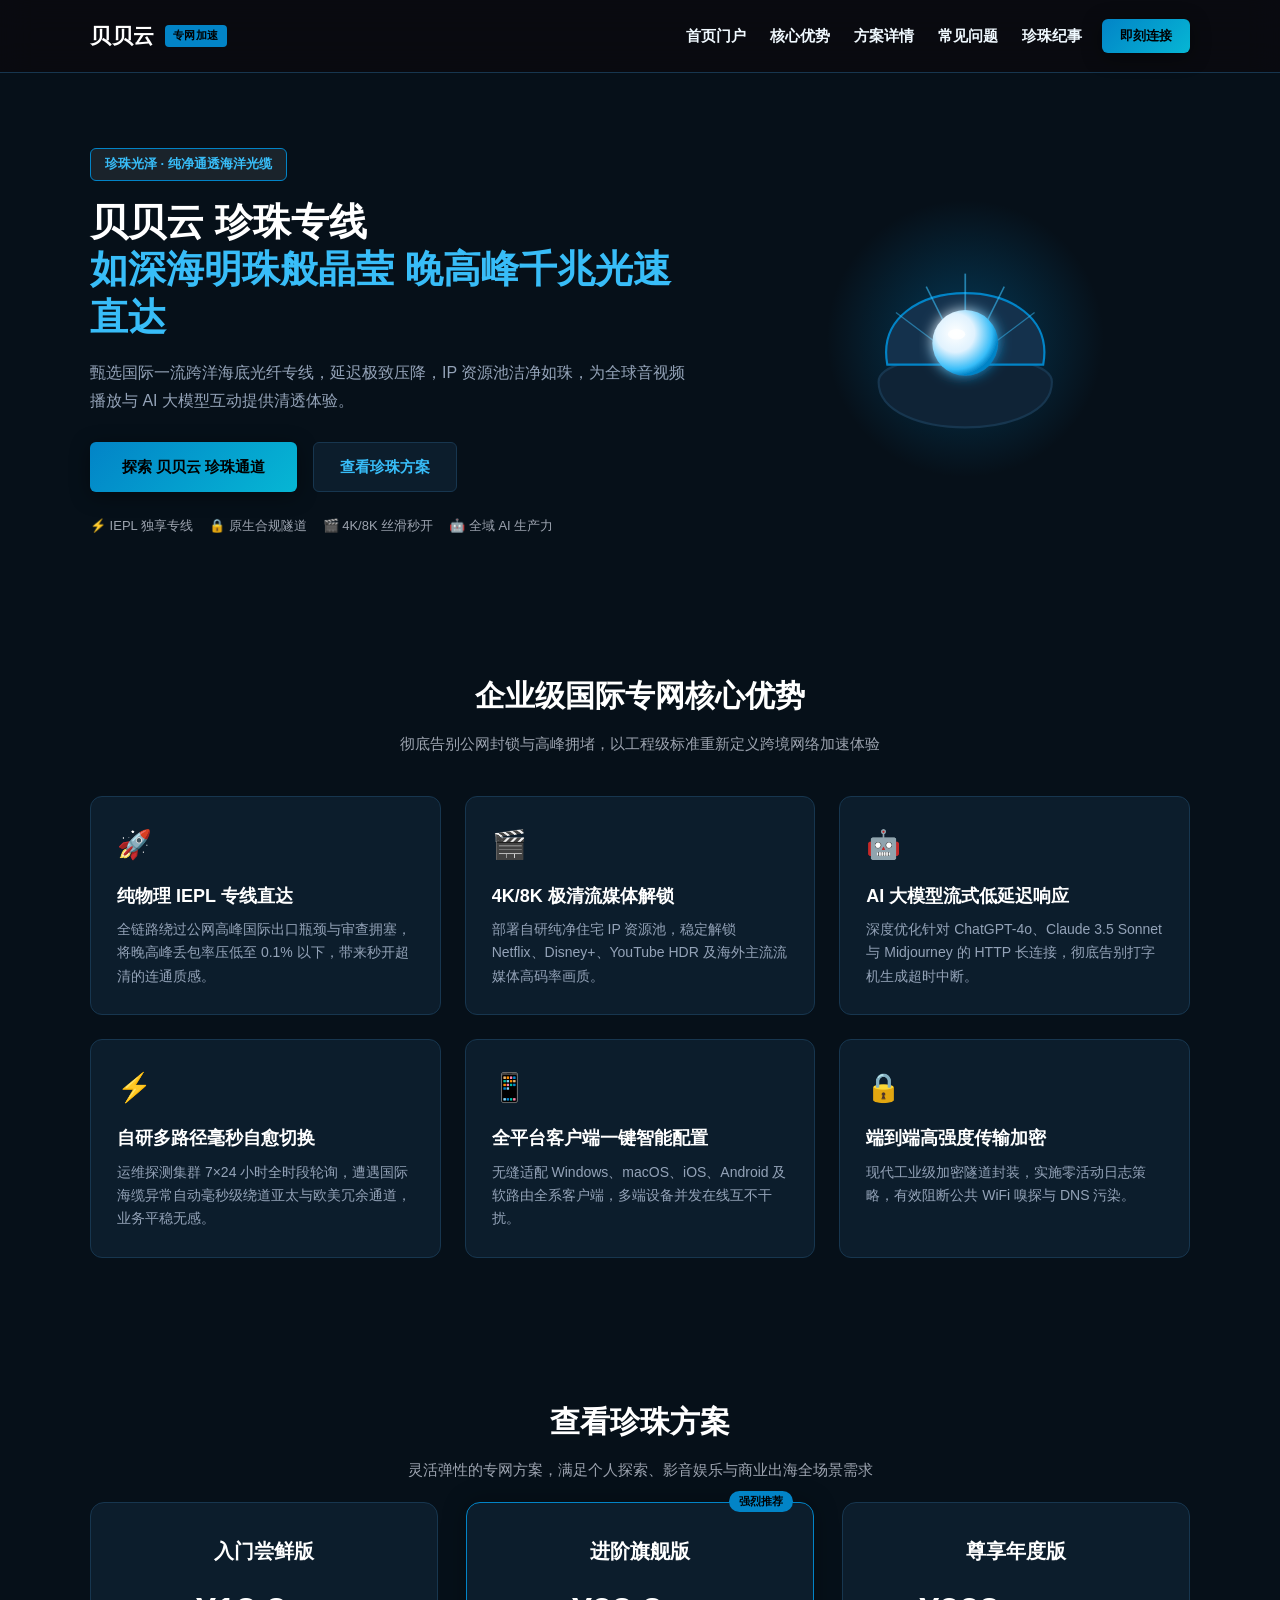
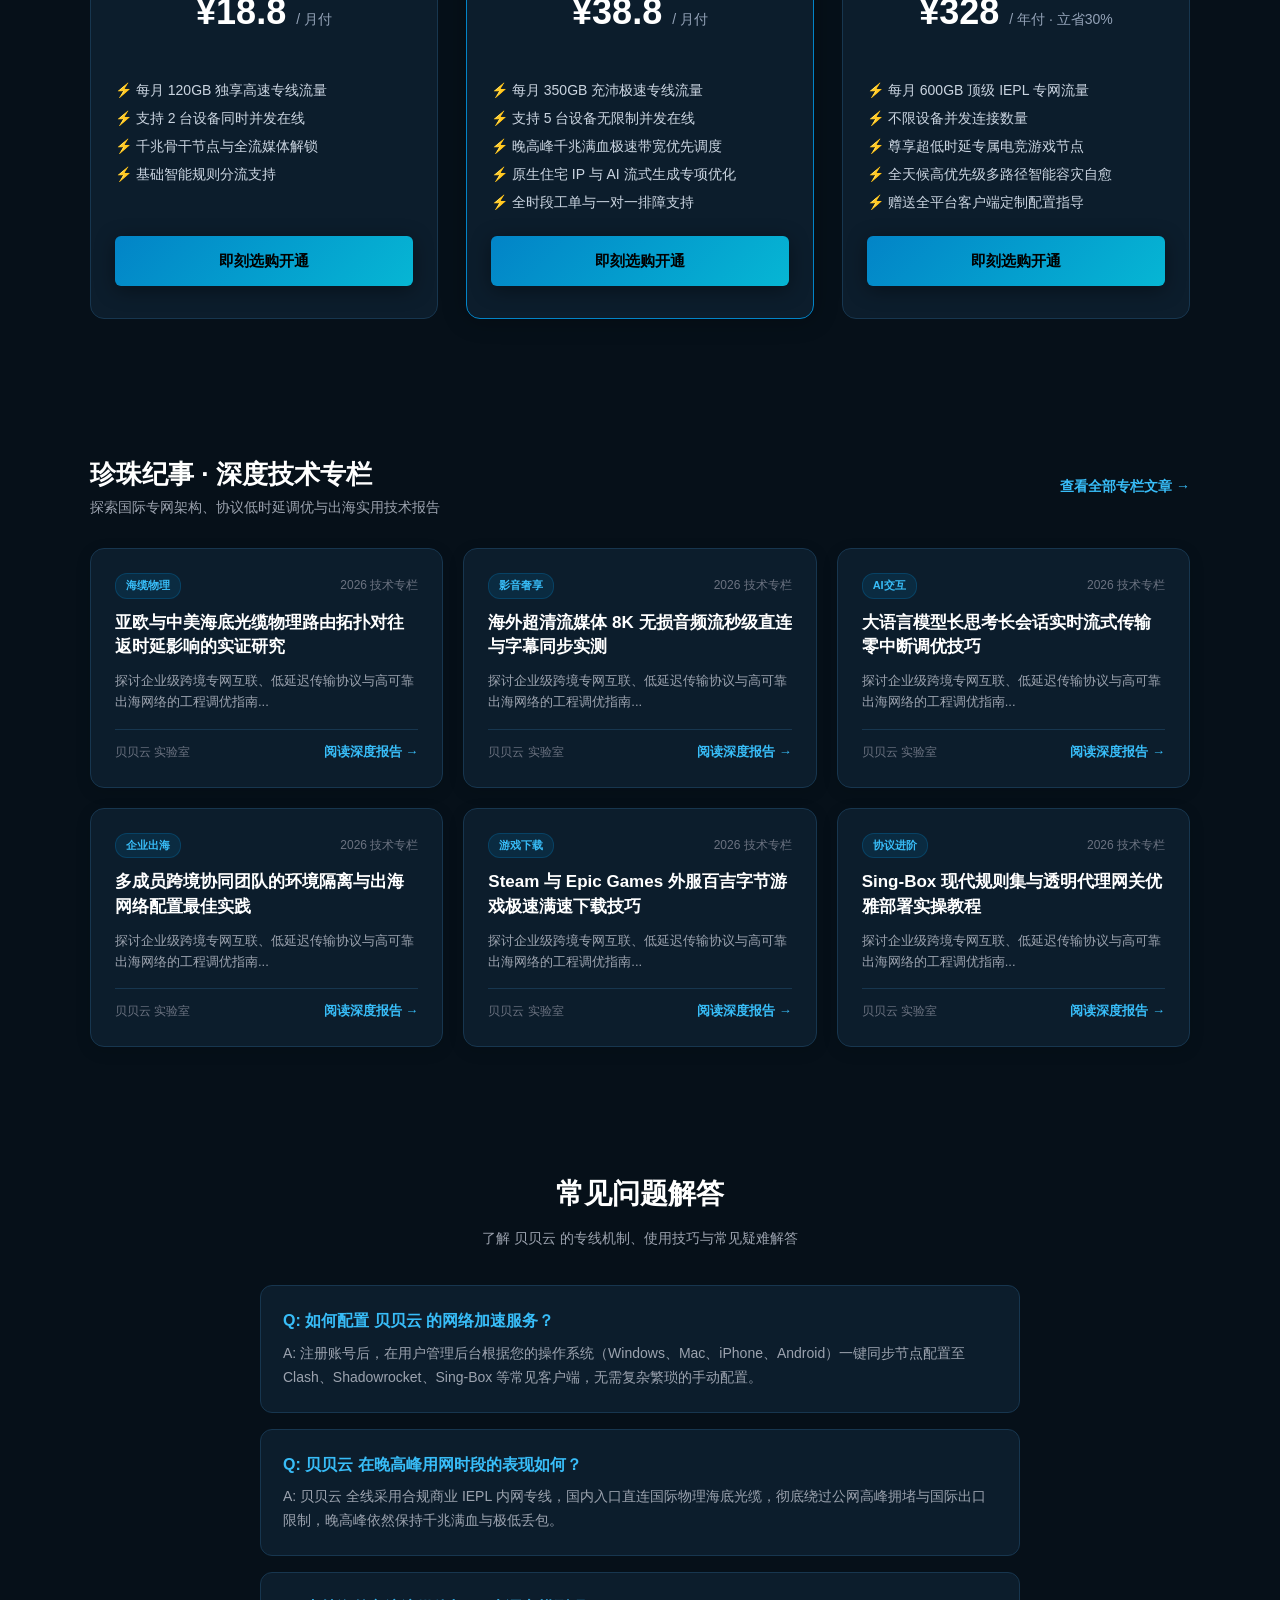
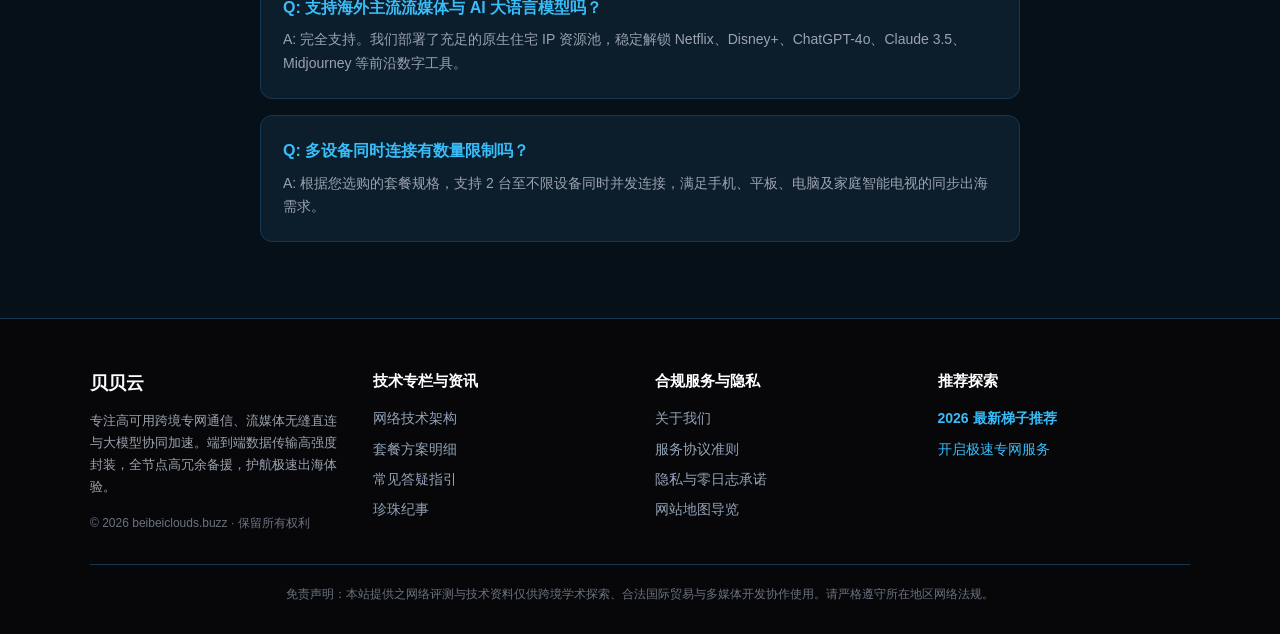
==== index.html @ 67e5f4f5 "feat: deploy beibeiclouds.buzz bespoke design, unique hero layout, card grid & SEO articles" ====
<!DOCTYPE html>
<html lang="zh-CN">
<head>
  <meta charset="UTF-8">
  <meta name="viewport" content="width=device-width, initial-scale=1.0">
  <title>贝贝云 评测_深海光缆高速专线机场推荐_贝贝云 节点配置指南</title>
  <meta name="description" content="贝贝云 深度体验评测报告。真实测试贝贝云在晚高峰全负载下的丢包抑制率、流媒体秒开率与跨洋专线端到端时延稳定性，珍珠之选值得托付。">
  <meta name="keywords" content="贝贝云, 贝贝云评测, 机场推荐, 科学上网梯子, 翻墙梯子, 网络加速器, 机场节点">
  <meta property="og:type" content="website">
  <meta property="og:title" content="贝贝云 评测_深海光缆高速专线机场推荐_贝贝云 节点配置指南">
  <meta property="og:description" content="贝贝云 深度体验评测报告。真实测试贝贝云在晚高峰全负载下的丢包抑制率、流媒体秒开率与跨洋专线端到端时延稳定性，珍珠之选值得托付。">
  <meta property="og:url" content="https://beibeiclouds.buzz/">
  <meta property="og:site_name" content="贝贝云">
  <link rel="canonical" href="https://beibeiclouds.buzz/">
  <link rel="stylesheet" href="style.css">
</head>
<body>
  
  <header class="navbar">
    <div class="container nav-inner">
      <a href="index.html" class="brand-logo">
        <span>贝贝云</span>
        <span class="brand-badge">专网加速</span>
      </a>
      <nav style="display:flex; align-items:center; gap:20px;">
        <ul class="nav-links">
          <li><a href="index.html">首页门户</a></li>
          <li><a href="index.html#features">核心优势</a></li>
          <li><a href="index.html#pricing">方案详情</a></li>
          <li><a href="index.html#faq">常见问题</a></li>
          <li><a href="pearl-chronicles.html">珍珠纪事</a></li>
        </ul>
        <a href="https://ww012.twilightaff.com/#/?code=A56DH1Af" class="btn-aff-cta" target="_blank" rel="nofollow" style="padding: 7px 18px; font-size: 13px;">即刻连接</a>
      </nav>
    </div>
  </header>


  <!-- Hero Section -->
  <header class="hero-section">
    
    <div class="container">
      
      <div class="hero-grid">
        
        <div class="hero-content">
          <span class="hero-tag">珍珠光泽 · 纯净通透海洋光缆</span>
          <h1 class="hero-title">
            贝贝云 珍珠专线<br>
            <span class="hero-title-highlight">如深海明珠般晶莹 晚高峰千兆光速直达</span>
          </h1>
          <p class="hero-desc">甄选国际一流跨洋海底光纤专线，延迟极致压降，IP 资源池洁净如珠，为全球音视频播放与 AI 大模型互动提供清透体验。</p>
          <div class="hero-actions">
            <a href="https://ww012.twilightaff.com/#/?code=A56DH1Af" class="btn-aff-cta" target="_blank" rel="nofollow">探索 贝贝云 珍珠通道</a>
            <a href="#pricing" class="btn-tizi-dofollow">查看珍珠方案</a>
          </div>
          <div style="font-size:13px; color:#9ca3af; display:flex; gap:16px; flex-wrap:wrap;">
            <span>⚡ IEPL 独享专线</span>
            <span>🔒 原生合规隧道</span>
            <span>🎬 4K/8K 丝滑秒开</span>
            <span>🤖 全域 AI 生产力</span>
          </div>
        </div>
    
        
        <div class="hero-motion-wrapper">
          
<svg viewBox="0 0 520 440" width="100%" height="100%" xmlns="http://www.w3.org/2000/svg" style="max-height: 400px;">
  <defs>
    <radialGradient id="pearlOceanGlow" cx="50%" cy="50%" r="50%">
      <stop offset="0%" stop-color="#0284c7" stop-opacity="0.35"/>
      <stop offset="100%" stop-color="#0284c7" stop-opacity="0"/>
    </radialGradient>
    <radialGradient id="shiningPearl" cx="35%" cy="35%" r="65%">
      <stop offset="0%" stop-color="#ffffff"/>
      <stop offset="45%" stop-color="#e0f2fe"/>
      <stop offset="85%" stop-color="#38bdf8"/>
      <stop offset="100%" stop-color="#0284c7"/>
    </radialGradient>
    <filter id="pearlGlow" x="-20%" y="-20%" width="140%" height="140%">
      <feGaussianBlur stdDeviation="8" result="blur"/>
      <feComposite in="SourceGraphic" in2="blur" operator="over"/>
    </filter>
  </defs>
  <style>
    @keyframes shellFloat {
      0%, 100% { transform: translateY(0px); }
      50% { transform: translateY(-10px); }
    }
    @keyframes pearlPulse {
      0%, 100% { transform: scale(1); filter: drop-shadow(0 0 15px rgba(56, 189, 248, 0.6)); }
      50% { transform: scale(1.08); filter: drop-shadow(0 0 25px rgba(56, 189, 248, 0.9)); }
    }
    .shell-group { animation: shellFloat 4.5s ease-in-out infinite; transform-origin: center; }
    .pearl-shining { animation: pearlPulse 3s ease-in-out infinite; transform-origin: 260px 225px; }
  </style>

  <!-- Ocean Glow -->
  <circle cx="260" cy="220" r="160" fill="url(#pearlOceanGlow)"/>

  <!-- Shell Group -->
  <g class="shell-group">
    <!-- Bottom Seashell Half -->
    <path d="M160 270 C160 340 360 340 360 270 C360 230 160 230 160 270 Z" fill="#0f2336" stroke="#17364f" stroke-width="2.5"/>

    <!-- Top Seashell Half Fan (Open) -->
    <path d="M170 250 C150 140 370 140 350 250 Z" fill="#14314c" stroke="#0284c7" stroke-width="2.5"/>
    <!-- Shell Fluting Ribs -->
    <line x1="260" y1="250" x2="260" y2="145" stroke="#38bdf8" stroke-width="2" opacity="0.6"/>
    <line x1="260" y1="250" x2="215" y2="160" stroke="#38bdf8" stroke-width="1.8" opacity="0.6"/>
    <line x1="260" y1="250" x2="305" y2="160" stroke="#38bdf8" stroke-width="1.8" opacity="0.6"/>
    <line x1="260" y1="250" x2="180" y2="190" stroke="#38bdf8" stroke-width="1.5" opacity="0.5"/>
    <line x1="260" y1="250" x2="340" y2="190" stroke="#38bdf8" stroke-width="1.5" opacity="0.5"/>

    <!-- Giant Glowing Ocean Pearl in Center -->
    <g class="pearl-shining">
      <circle cx="260" cy="225" r="38" fill="url(#shiningPearl)" filter="url(#pearlGlow)"/>
      <ellipse cx="250" cy="215" rx="10" ry="6" fill="#fff" opacity="0.8"/>
    </g>
  </g>
</svg>

        </div>
    
      </div>
        
    </div>
  </header>

  <!-- Features Section -->
  <section id="features" style="padding: 70px 0;">
    <div class="container">
      <div style="text-align:center; max-width:700px; margin:0 auto 40px;">
        <h2 style="font-size:30px; font-weight:800; margin-bottom:12px; color:#fff;">企业级国际专网核心优势</h2>
        <p style="color:#9ca3af; font-size:15px;">彻底告别公网封锁与高峰拥堵，以工程级标准重新定义跨境网络加速体验</p>
      </div>
      <div class="features-grid">
        
        <div class="feature-card">
          <div class="feature-icon">🚀</div>
          <h3 class="feature-title">纯物理 IEPL 专线直达</h3>
          <p class="feature-desc">全链路绕过公网高峰国际出口瓶颈与审查拥塞，将晚高峰丢包率压低至 0.1% 以下，带来秒开超清的连通质感。</p>
        </div>
        
        <div class="feature-card">
          <div class="feature-icon">🎬</div>
          <h3 class="feature-title">4K/8K 极清流媒体解锁</h3>
          <p class="feature-desc">部署自研纯净住宅 IP 资源池，稳定解锁 Netflix、Disney+、YouTube HDR 及海外主流流媒体高码率画质。</p>
        </div>
        
        <div class="feature-card">
          <div class="feature-icon">🤖</div>
          <h3 class="feature-title">AI 大模型流式低延迟响应</h3>
          <p class="feature-desc">深度优化针对 ChatGPT-4o、Claude 3.5 Sonnet 与 Midjourney 的 HTTP 长连接，彻底告别打字机生成超时中断。</p>
        </div>
        
        <div class="feature-card">
          <div class="feature-icon">⚡</div>
          <h3 class="feature-title">自研多路径毫秒自愈切换</h3>
          <p class="feature-desc">运维探测集群 7×24 小时全时段轮询，遭遇国际海缆异常自动毫秒级绕道亚太与欧美冗余通道，业务平稳无感。</p>
        </div>
        
        <div class="feature-card">
          <div class="feature-icon">📱</div>
          <h3 class="feature-title">全平台客户端一键智能配置</h3>
          <p class="feature-desc">无缝适配 Windows、macOS、iOS、Android 及软路由全系客户端，多端设备并发在线互不干扰。</p>
        </div>
        
        <div class="feature-card">
          <div class="feature-icon">🔒</div>
          <h3 class="feature-title">端到端高强度传输加密</h3>
          <p class="feature-desc">现代工业级加密隧道封装，实施零活动日志策略，有效阻断公共 WiFi 嗅探与 DNS 污染。</p>
        </div>
        
      </div>
    </div>
  </section>

  <!-- Pricing Section (Targeted by Hero CTA) -->
  <section id="pricing" class="pricing-section">
    <div class="container">
      <div style="text-align:center; max-width:700px; margin:0 auto 20px;">
        <h2 style="font-size:30px; font-weight:800; margin-bottom:12px; color:#fff;">查看珍珠方案</h2>
        <p style="color:#9ca3af; font-size:15px;">灵活弹性的专网方案，满足个人探索、影音娱乐与商业出海全场景需求</p>
      </div>
      <div class="pricing-grid">
        
        <div class="price-card">
          
          <h3 style="font-size:20px; color:#fff; font-weight:700;">入门尝鲜版</h3>
          <div class="price-tag">¥18.8 <span>/ 月付</span></div>
          <ul class="price-features">
            <li>每月 120GB 独享高速专线流量</li><li>支持 2 台设备同时并发在线</li><li>千兆骨干节点与全流媒体解锁</li><li>基础智能规则分流支持</li>
          </ul>
          <a href="https://ww012.twilightaff.com/#/?code=A56DH1Af" class="btn-aff-cta" target="_blank" rel="nofollow" style="width:100%; margin-top:auto;">即刻选购开通</a>
        </div>
        
        <div class="price-card featured">
          <div style="position:absolute; top:-12px; right:20px; background:#0284c7; color:#000; font-size:11px; font-weight:800; padding:2px 10px; border-radius:12px;">强烈推荐</div>
          <h3 style="font-size:20px; color:#fff; font-weight:700;">进阶旗舰版</h3>
          <div class="price-tag">¥38.8 <span>/ 月付</span></div>
          <ul class="price-features">
            <li>每月 350GB 充沛极速专线流量</li><li>支持 5 台设备无限制并发在线</li><li>晚高峰千兆满血极速带宽优先调度</li><li>原生住宅 IP 与 AI 流式生成专项优化</li><li>全时段工单与一对一排障支持</li>
          </ul>
          <a href="https://ww012.twilightaff.com/#/?code=A56DH1Af" class="btn-aff-cta" target="_blank" rel="nofollow" style="width:100%; margin-top:auto;">即刻选购开通</a>
        </div>
        
        <div class="price-card">
          
          <h3 style="font-size:20px; color:#fff; font-weight:700;">尊享年度版</h3>
          <div class="price-tag">¥328 <span>/ 年付 · 立省30%</span></div>
          <ul class="price-features">
            <li>每月 600GB 顶级 IEPL 专网流量</li><li>不限设备并发连接数量</li><li>尊享超低时延专属电竞游戏节点</li><li>全天候高优先级多路径智能容灾自愈</li><li>赠送全平台客户端定制配置指导</li>
          </ul>
          <a href="https://ww012.twilightaff.com/#/?code=A56DH1Af" class="btn-aff-cta" target="_blank" rel="nofollow" style="width:100%; margin-top:auto;">即刻选购开通</a>
        </div>
        
      </div>
    </div>
  </section>

  <!-- Articles Preview Section (Responsive Card Grid) -->
  <section style="padding: 65px 0;">
    <div class="container">
      <div style="display:flex; justify-content:space-between; align-items:center; margin-bottom:30px; flex-wrap:wrap; gap:12px;">
        <div>
          <h2 style="font-size:26px; font-weight:800; color:#fff;">珍珠纪事 · 深度技术专栏</h2>
          <p style="color:#9ca3af; font-size:14px;">探索国际专网架构、协议低时延调优与出海实用技术报告</p>
        </div>
        <a href="pearl-chronicles.html" style="color:#38bdf8; font-weight:600; font-size:14px;">查看全部专栏文章 →</a>
      </div>
      <div style="display:grid; grid-template-columns:repeat(auto-fit, minmax(280px, 1fr)); gap:20px;">
        
        <div class="article-card" style="background:#0c1d2c; border:1px solid #17364f; border-radius:14px; padding:24px; display:flex; flex-direction:column; justify-content:space-between; transition:transform 0.25s ease, box-shadow 0.25s ease, border-color 0.25s ease; box-shadow: 0 4px 16px rgba(0,0,0,0.12);">
          <div>
            <div style="display:flex; justify-content:space-between; align-items:center; margin-bottom:12px;">
              <span style="font-size:11px; color:#38bdf8; background:#0284c722; border:1px solid #0284c744; padding:3px 10px; border-radius:12px; font-weight:600;">海缆物理</span>
              <span style="font-size:12px; color:#6b7280;">2026 技术专栏</span>
            </div>
            <h4 style="margin:10px 0 10px; font-size:17px; font-weight:700; line-height:1.45;"><a href="beibei-transpacific-submarine-fiber-routing.html" style="color:#fff;">亚欧与中美海底光缆物理路由拓扑对往返时延影响的实证研究</a></h4>
            <p style="font-size:13px; color:#9ca3af; line-height:1.65; margin-bottom:16px;">探讨企业级跨境专网互联、低延迟传输协议与高可靠出海网络的工程调优指南...</p>
          </div>
          <div style="border-top:1px solid #17364f; padding-top:12px; margin-top:auto; display:flex; justify-content:space-between; align-items:center;">
            <span style="font-size:12px; color:#6b7280;">贝贝云 实验室</span>
            <a href="beibei-transpacific-submarine-fiber-routing.html" style="color:#38bdf8; font-size:13px; font-weight:600; display:inline-flex; align-items:center; gap:4px;">阅读深度报告 →</a>
          </div>
        </div>
        
        <div class="article-card" style="background:#0c1d2c; border:1px solid #17364f; border-radius:14px; padding:24px; display:flex; flex-direction:column; justify-content:space-between; transition:transform 0.25s ease, box-shadow 0.25s ease, border-color 0.25s ease; box-shadow: 0 4px 16px rgba(0,0,0,0.12);">
          <div>
            <div style="display:flex; justify-content:space-between; align-items:center; margin-bottom:12px;">
              <span style="font-size:11px; color:#38bdf8; background:#0284c722; border:1px solid #0284c744; padding:3px 10px; border-radius:12px; font-weight:600;">影音奢享</span>
              <span style="font-size:12px; color:#6b7280;">2026 技术专栏</span>
            </div>
            <h4 style="margin:10px 0 10px; font-size:17px; font-weight:700; line-height:1.45;"><a href="beibei-streaming-8k-lossless-audio-sync.html" style="color:#fff;">海外超清流媒体 8K 无损音频流秒级直连与字幕同步实测</a></h4>
            <p style="font-size:13px; color:#9ca3af; line-height:1.65; margin-bottom:16px;">探讨企业级跨境专网互联、低延迟传输协议与高可靠出海网络的工程调优指南...</p>
          </div>
          <div style="border-top:1px solid #17364f; padding-top:12px; margin-top:auto; display:flex; justify-content:space-between; align-items:center;">
            <span style="font-size:12px; color:#6b7280;">贝贝云 实验室</span>
            <a href="beibei-streaming-8k-lossless-audio-sync.html" style="color:#38bdf8; font-size:13px; font-weight:600; display:inline-flex; align-items:center; gap:4px;">阅读深度报告 →</a>
          </div>
        </div>
        
        <div class="article-card" style="background:#0c1d2c; border:1px solid #17364f; border-radius:14px; padding:24px; display:flex; flex-direction:column; justify-content:space-between; transition:transform 0.25s ease, box-shadow 0.25s ease, border-color 0.25s ease; box-shadow: 0 4px 16px rgba(0,0,0,0.12);">
          <div>
            <div style="display:flex; justify-content:space-between; align-items:center; margin-bottom:12px;">
              <span style="font-size:11px; color:#38bdf8; background:#0284c722; border:1px solid #0284c744; padding:3px 10px; border-radius:12px; font-weight:600;">AI交互</span>
              <span style="font-size:12px; color:#6b7280;">2026 技术专栏</span>
            </div>
            <h4 style="margin:10px 0 10px; font-size:17px; font-weight:700; line-height:1.45;"><a href="beibei-claude-gpt-long-context-keepalive.html" style="color:#fff;">大语言模型长思考长会话实时流式传输零中断调优技巧</a></h4>
            <p style="font-size:13px; color:#9ca3af; line-height:1.65; margin-bottom:16px;">探讨企业级跨境专网互联、低延迟传输协议与高可靠出海网络的工程调优指南...</p>
          </div>
          <div style="border-top:1px solid #17364f; padding-top:12px; margin-top:auto; display:flex; justify-content:space-between; align-items:center;">
            <span style="font-size:12px; color:#6b7280;">贝贝云 实验室</span>
            <a href="beibei-claude-gpt-long-context-keepalive.html" style="color:#38bdf8; font-size:13px; font-weight:600; display:inline-flex; align-items:center; gap:4px;">阅读深度报告 →</a>
          </div>
        </div>
        
        <div class="article-card" style="background:#0c1d2c; border:1px solid #17364f; border-radius:14px; padding:24px; display:flex; flex-direction:column; justify-content:space-between; transition:transform 0.25s ease, box-shadow 0.25s ease, border-color 0.25s ease; box-shadow: 0 4px 16px rgba(0,0,0,0.12);">
          <div>
            <div style="display:flex; justify-content:space-between; align-items:center; margin-bottom:12px;">
              <span style="font-size:11px; color:#38bdf8; background:#0284c722; border:1px solid #0284c744; padding:3px 10px; border-radius:12px; font-weight:600;">企业出海</span>
              <span style="font-size:12px; color:#6b7280;">2026 技术专栏</span>
            </div>
            <h4 style="margin:10px 0 10px; font-size:17px; font-weight:700; line-height:1.45;"><a href="beibei-team-multi-account-isolation.html" style="color:#fff;">多成员跨境协同团队的环境隔离与出海网络配置最佳实践</a></h4>
            <p style="font-size:13px; color:#9ca3af; line-height:1.65; margin-bottom:16px;">探讨企业级跨境专网互联、低延迟传输协议与高可靠出海网络的工程调优指南...</p>
          </div>
          <div style="border-top:1px solid #17364f; padding-top:12px; margin-top:auto; display:flex; justify-content:space-between; align-items:center;">
            <span style="font-size:12px; color:#6b7280;">贝贝云 实验室</span>
            <a href="beibei-team-multi-account-isolation.html" style="color:#38bdf8; font-size:13px; font-weight:600; display:inline-flex; align-items:center; gap:4px;">阅读深度报告 →</a>
          </div>
        </div>
        
        <div class="article-card" style="background:#0c1d2c; border:1px solid #17364f; border-radius:14px; padding:24px; display:flex; flex-direction:column; justify-content:space-between; transition:transform 0.25s ease, box-shadow 0.25s ease, border-color 0.25s ease; box-shadow: 0 4px 16px rgba(0,0,0,0.12);">
          <div>
            <div style="display:flex; justify-content:space-between; align-items:center; margin-bottom:12px;">
              <span style="font-size:11px; color:#38bdf8; background:#0284c722; border:1px solid #0284c744; padding:3px 10px; border-radius:12px; font-weight:600;">游戏下载</span>
              <span style="font-size:12px; color:#6b7280;">2026 技术专栏</span>
            </div>
            <h4 style="margin:10px 0 10px; font-size:17px; font-weight:700; line-height:1.45;"><a href="beibei-steam-epic-game-download-speed.html" style="color:#fff;">Steam 与 Epic Games 外服百吉字节游戏极速满速下载技巧</a></h4>
            <p style="font-size:13px; color:#9ca3af; line-height:1.65; margin-bottom:16px;">探讨企业级跨境专网互联、低延迟传输协议与高可靠出海网络的工程调优指南...</p>
          </div>
          <div style="border-top:1px solid #17364f; padding-top:12px; margin-top:auto; display:flex; justify-content:space-between; align-items:center;">
            <span style="font-size:12px; color:#6b7280;">贝贝云 实验室</span>
            <a href="beibei-steam-epic-game-download-speed.html" style="color:#38bdf8; font-size:13px; font-weight:600; display:inline-flex; align-items:center; gap:4px;">阅读深度报告 →</a>
          </div>
        </div>
        
        <div class="article-card" style="background:#0c1d2c; border:1px solid #17364f; border-radius:14px; padding:24px; display:flex; flex-direction:column; justify-content:space-between; transition:transform 0.25s ease, box-shadow 0.25s ease, border-color 0.25s ease; box-shadow: 0 4px 16px rgba(0,0,0,0.12);">
          <div>
            <div style="display:flex; justify-content:space-between; align-items:center; margin-bottom:12px;">
              <span style="font-size:11px; color:#38bdf8; background:#0284c722; border:1px solid #0284c744; padding:3px 10px; border-radius:12px; font-weight:600;">协议进阶</span>
              <span style="font-size:12px; color:#6b7280;">2026 技术专栏</span>
            </div>
            <h4 style="margin:10px 0 10px; font-size:17px; font-weight:700; line-height:1.45;"><a href="beibei-singbox-clash-config-integration.html" style="color:#fff;">Sing-Box 现代规则集与透明代理网关优雅部署实操教程</a></h4>
            <p style="font-size:13px; color:#9ca3af; line-height:1.65; margin-bottom:16px;">探讨企业级跨境专网互联、低延迟传输协议与高可靠出海网络的工程调优指南...</p>
          </div>
          <div style="border-top:1px solid #17364f; padding-top:12px; margin-top:auto; display:flex; justify-content:space-between; align-items:center;">
            <span style="font-size:12px; color:#6b7280;">贝贝云 实验室</span>
            <a href="beibei-singbox-clash-config-integration.html" style="color:#38bdf8; font-size:13px; font-weight:600; display:inline-flex; align-items:center; gap:4px;">阅读深度报告 →</a>
          </div>
        </div>
        
      </div>
    </div>
  </section>

  <!-- FAQ Section -->
  <section id="faq" style="padding: 60px 0; background:#061019;">
    <div class="container" style="max-width:800px;">
      <div style="text-align:center; margin-bottom:36px;">
        <h2 style="font-size:28px; font-weight:800; color:#fff; margin-bottom:10px;">常见问题解答</h2>
        <p style="color:#9ca3af; font-size:14px;">了解 贝贝云 的专线机制、使用技巧与常见疑难解答</p>
      </div>
      
        <div style="background:#0c1d2c; border:1px solid #17364f; border-radius:12px; padding:22px; margin-bottom:16px;">
          <h3 style="font-size:16px; color:#38bdf8; margin-bottom:8px;">Q: 如何配置 贝贝云 的网络加速服务？</h3>
          <p style="font-size:14px; color:#9ca3af; line-height:1.7;">A: 注册账号后，在用户管理后台根据您的操作系统（Windows、Mac、iPhone、Android）一键同步节点配置至 Clash、Shadowrocket、Sing-Box 等常见客户端，无需复杂繁琐的手动配置。</p>
        </div>
        
        <div style="background:#0c1d2c; border:1px solid #17364f; border-radius:12px; padding:22px; margin-bottom:16px;">
          <h3 style="font-size:16px; color:#38bdf8; margin-bottom:8px;">Q: 贝贝云 在晚高峰用网时段的表现如何？</h3>
          <p style="font-size:14px; color:#9ca3af; line-height:1.7;">A: 贝贝云 全线采用合规商业 IEPL 内网专线，国内入口直连国际物理海底光缆，彻底绕过公网高峰拥堵与国际出口限制，晚高峰依然保持千兆满血与极低丢包。</p>
        </div>
        
        <div style="background:#0c1d2c; border:1px solid #17364f; border-radius:12px; padding:22px; margin-bottom:16px;">
          <h3 style="font-size:16px; color:#38bdf8; margin-bottom:8px;">Q: 支持海外主流流媒体与 AI 大语言模型吗？</h3>
          <p style="font-size:14px; color:#9ca3af; line-height:1.7;">A: 完全支持。我们部署了充足的原生住宅 IP 资源池，稳定解锁 Netflix、Disney+、ChatGPT-4o、Claude 3.5、Midjourney 等前沿数字工具。</p>
        </div>
        
        <div style="background:#0c1d2c; border:1px solid #17364f; border-radius:12px; padding:22px; margin-bottom:16px;">
          <h3 style="font-size:16px; color:#38bdf8; margin-bottom:8px;">Q: 多设备同时连接有数量限制吗？</h3>
          <p style="font-size:14px; color:#9ca3af; line-height:1.7;">A: 根据您选购的套餐规格，支持 2 台至不限设备同时并发连接，满足手机、平板、电脑及家庭智能电视的同步出海需求。</p>
        </div>
        
    </div>
  </section>

  
  <footer>
    <div class="container">
      <div class="footer-grid">
        <div>
          <div style="font-weight: 800; font-size: 18px; color: #fff; margin-bottom: 12px;">贝贝云</div>
          <p style="line-height: 1.7; font-size: 13px; color: #9ca3af; margin-bottom: 16px;">
            专注高可用跨境专网通信、流媒体无缝直连与大模型协同加速。端到端数据传输高强度封装，全节点高冗余备援，护航极速出海体验。
          </p>
          <div style="font-size: 12px; color: #6b7280;">© 2026 beibeiclouds.buzz · 保留所有权利</div>
        </div>
        <div>
          <h4 style="color: #fff; font-size: 15px; margin-bottom: 14px;">技术专栏与资讯</h4>
          <ul class="footer-links">
            <li><a href="index.html#features">网络技术架构</a></li>
            <li><a href="index.html#pricing">套餐方案明细</a></li>
            <li><a href="index.html#faq">常见答疑指引</a></li>
            <li><a href="pearl-chronicles.html">珍珠纪事</a></li>
          </ul>
        </div>
        <div>
          <h4 style="color: #fff; font-size: 15px; margin-bottom: 14px;">合规服务与隐私</h4>
          <ul class="footer-links">
            <li><a href="about.html">关于我们</a></li>
            <li><a href="terms.html">服务协议准则</a></li>
            <li><a href="privacy.html">隐私与零日志承诺</a></li>
            <li><a href="sitemap.html">网站地图导览</a></li>
          </ul>
        </div>
        <div>
          <h4 style="color: #fff; font-size: 15px; margin-bottom: 14px;">推荐探索</h4>
          <ul class="footer-links">

            <li><a href="https://dajichang.mom/" target="_blank" style="color: #38bdf8; font-weight: 600;">2026 最新梯子推荐</a></li>
            <li><a href="https://ww012.twilightaff.com/#/?code=A56DH1Af" target="_blank" rel="nofollow" style="color: #38bdf8;">开启极速专网服务</a></li>
    
          </ul>
        </div>
      </div>
      <div style="border-top: 1px solid #17364f; padding-top: 20px; text-align: center; font-size: 12px; color: #6b7280;">
        免责声明：本站提供之网络评测与技术资料仅供跨境学术探索、合法国际贸易与多媒体开发协作使用。请严格遵守所在地区网络法规。
      </div>
    </div>
  </footer>

</body>
</html>
---- style.css ----
/* ocean_pearl_aurora - beibeiclouds.buzz */
* { margin: 0; padding: 0; box-sizing: border-box; }
html { scroll-behavior: smooth; }
body { background-color: #061019; color: #f0f9ff; font-family: -apple-system, BlinkMacSystemFont, "Segoe UI", Roboto, "PingFang SC", "Hiragino Sans GB", "Microsoft YaHei", sans-serif; line-height: 1.6; overflow-x: hidden; position: relative; }
.container { max-width: 1140px; margin: 0 auto; padding: 0 20px; position: relative; z-index: 2; }
a { text-decoration: none; color: inherit; transition: all 0.25s ease; }

/* Navbar */
.navbar { background: rgba(10, 10, 16, 0.92); backdrop-filter: blur(16px); border-bottom: 1.5px solid #17364f; position: sticky; top: 0; z-index: 100; }
.nav-inner { display: flex; align-items: center; justify-content: space-between; height: 72px; }
.brand-logo { display: flex; align-items: center; gap: 10px; font-weight: 900; font-size: 21px; color: #fff; letter-spacing: 0.5px; }
.brand-badge { background: #0284c7; color: #000; font-size: 11px; padding: 2px 8px; border-radius: 4px; font-weight: 800; text-transform: uppercase; }
.nav-links { display: flex; gap: 24px; align-items: center; list-style: none; font-size: 15px; font-weight: 600; }
.nav-links a:hover { color: #38bdf8; }

/* Hero Base */
.hero-section { padding: 75px 0 65px; position: relative; overflow: hidden; }
.hero-tag { display: inline-block; background: rgba(255, 255, 255, 0.08); color: #38bdf8; border: 1px solid #0284c7; padding: 5px 14px; border-radius: 6px; font-size: 13px; font-weight: 700; margin-bottom: 18px; }
.hero-title { font-size: 38px; line-height: 1.25; font-weight: 900; color: #fff; margin-bottom: 18px; }
.hero-title-highlight { color: #38bdf8; }
.hero-desc { font-size: 16px; color: #94a3b8; line-height: 1.7; margin-bottom: 28px; }
.hero-actions { display: flex; gap: 16px; align-items: center; flex-wrap: wrap; margin-bottom: 24px; }
.btn-aff-cta { display: inline-flex; align-items: center; justify-content: center; padding: 13px 32px; font-weight: 800; font-size: 15px; border-radius: 6px; background: linear-gradient(135deg, #0284c7, #06b6d4); color: #000; box-shadow: 0 4px 20px rgba(0, 0, 0, 0.4); }
.btn-aff-cta:hover { transform: translateY(-2px); }
.btn-tizi-dofollow { display: inline-flex; align-items: center; justify-content: center; padding: 12px 26px; font-weight: 700; font-size: 15px; border-radius: 6px; border: 1.5px solid #17364f; background: #0c1d2c; color: #38bdf8; }
.btn-tizi-dofollow:hover { border-color: #38bdf8; }

/* Features */
.features-grid { display: grid; grid-template-columns: repeat(auto-fit, minmax(260px, 1fr)); gap: 24px; }
.feature-card { background: #0c1d2c; border: 1px solid #17364f; border-radius: 12px; padding: 26px; transition: transform 0.25s ease, border-color 0.25s ease; }
.feature-card:hover { transform: translateY(-4px); border-color: #0284c7; }
.feature-icon { font-size: 28px; margin-bottom: 14px; display: inline-block; }
.feature-title { font-size: 18px; font-weight: 700; color: #fff; margin-bottom: 8px; }
.feature-desc { font-size: 14px; color: #94a3b8; line-height: 1.65; }

/* Pricing */
.pricing-section { padding: 70px 0; background: #061019; }
.pricing-grid { display: grid; grid-template-columns: repeat(auto-fit, minmax(280px, 1fr)); gap: 28px; }
.price-card { background: #0c1d2c; border: 1px solid #17364f; border-radius: 14px; padding: 32px 24px; position: relative; display: flex; flex-direction: column; text-align: center; }
.price-card.featured { border-color: #0284c7; box-shadow: 0 0 25px rgba(0, 0, 0, 0.3); }
.price-tag { font-size: 36px; font-weight: 800; color: #fff; margin: 16px 0; }
.price-tag span { font-size: 14px; font-weight: 400; color: #94a3b8; }
.price-features { list-style: none; margin: 20px 0; text-align: left; font-size: 14px; color: #cbd5e1; line-height: 2; }
.price-features li::before { content: "⚡ "; color: #38bdf8; }

/* Footer */
footer { background: #07070a; border-top: 1px solid #17364f; padding: 50px 0 30px; font-size: 14px; color: #94a3b8; position: relative; z-index: 2; }
.footer-grid { display: grid; grid-template-columns: repeat(auto-fit, minmax(200px, 1fr)); gap: 30px; margin-bottom: 30px; }
.footer-links { list-style: none; display: flex; flex-direction: column; gap: 8px; }
.footer-links a:hover { color: #fff; }

@media(max-width: 868px) {
  .hero-grid { grid-template-columns: 1fr !important; text-align: center; }
  .hero-actions { justify-content: center; }
  .nav-links { display: none; }
}

/* Layout: Text Left (1.15fr), Graphic Right (0.85fr) */
.hero-grid { display: grid; grid-template-columns: 1.15fr 0.85fr; gap: 40px; align-items: center; }

/* Article Card Grid & Hover Effects */
.article-card { transition: transform 0.25s ease, box-shadow 0.25s ease, border-color 0.25s ease; }
.article-card:hover { transform: translateY(-4px); border-color: #0284c7 !important; box-shadow: 0 10px 25px rgba(0,0,0,0.25) !important; }
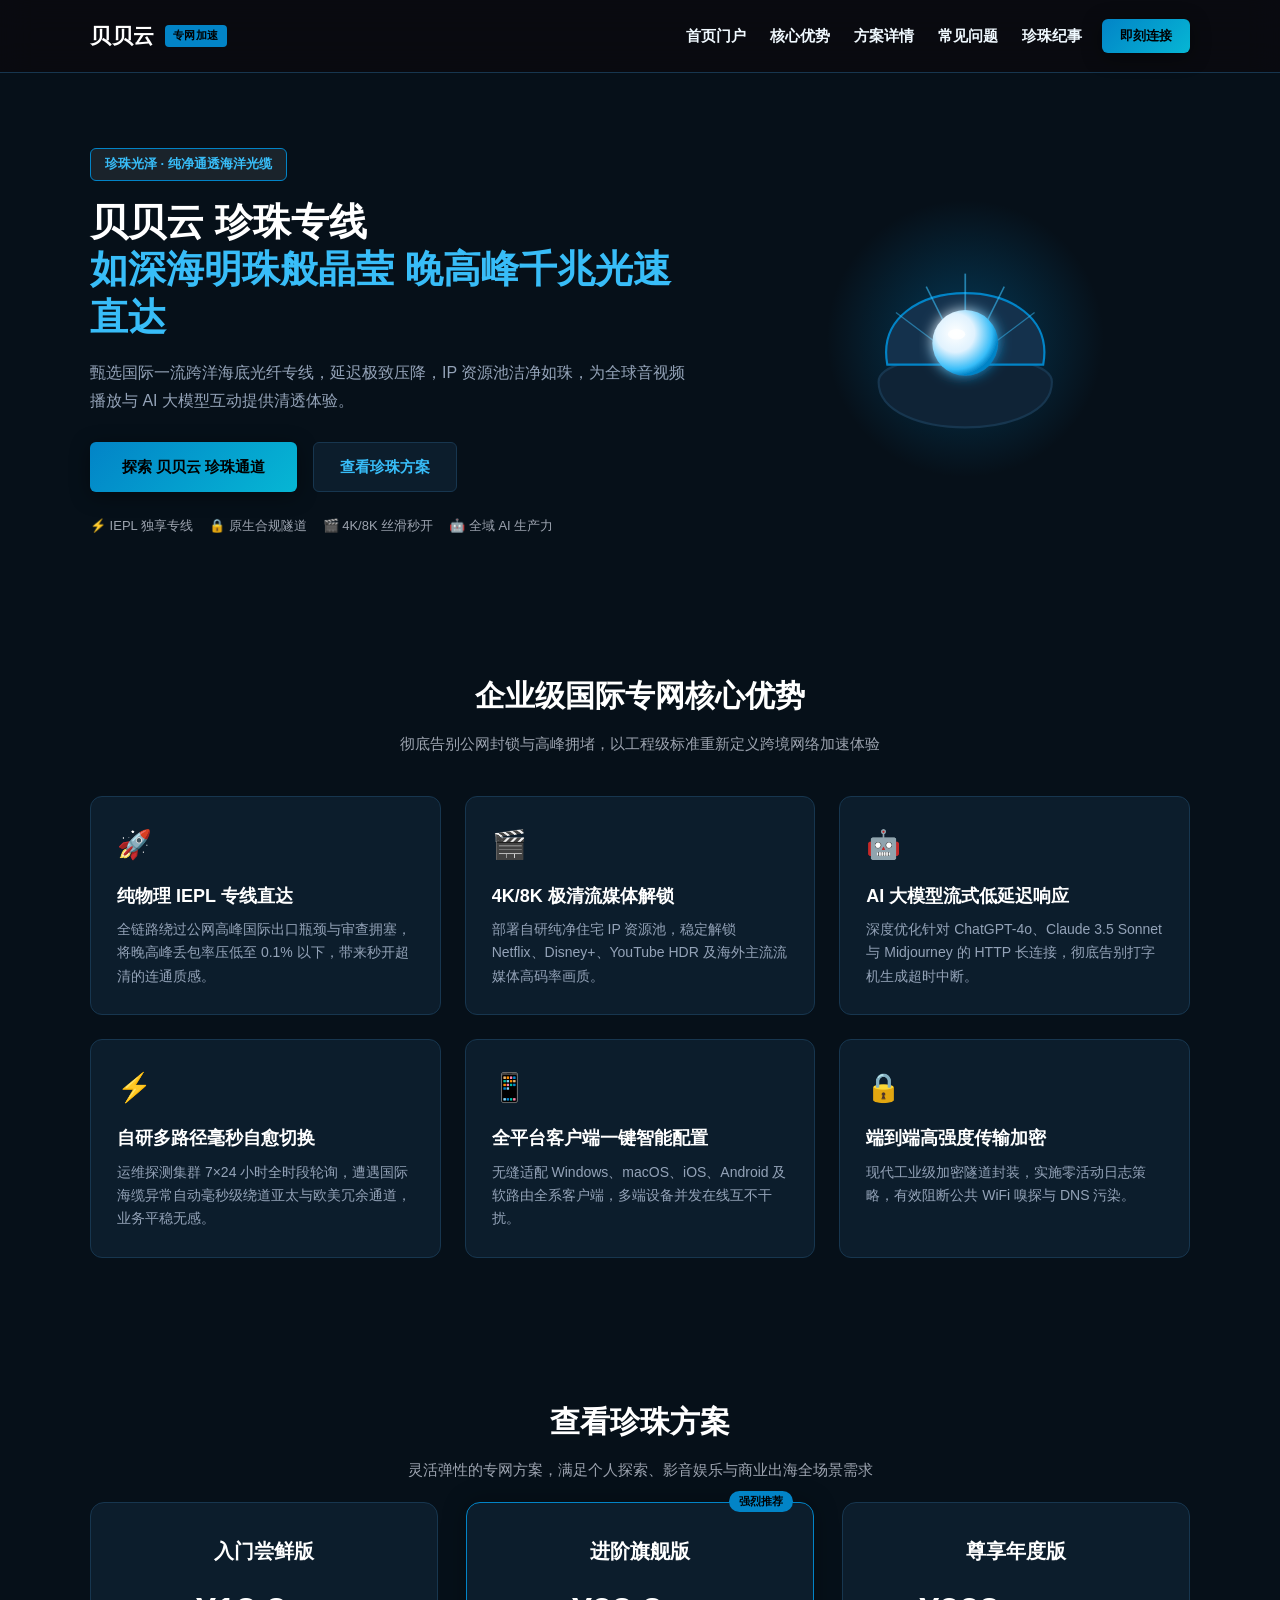
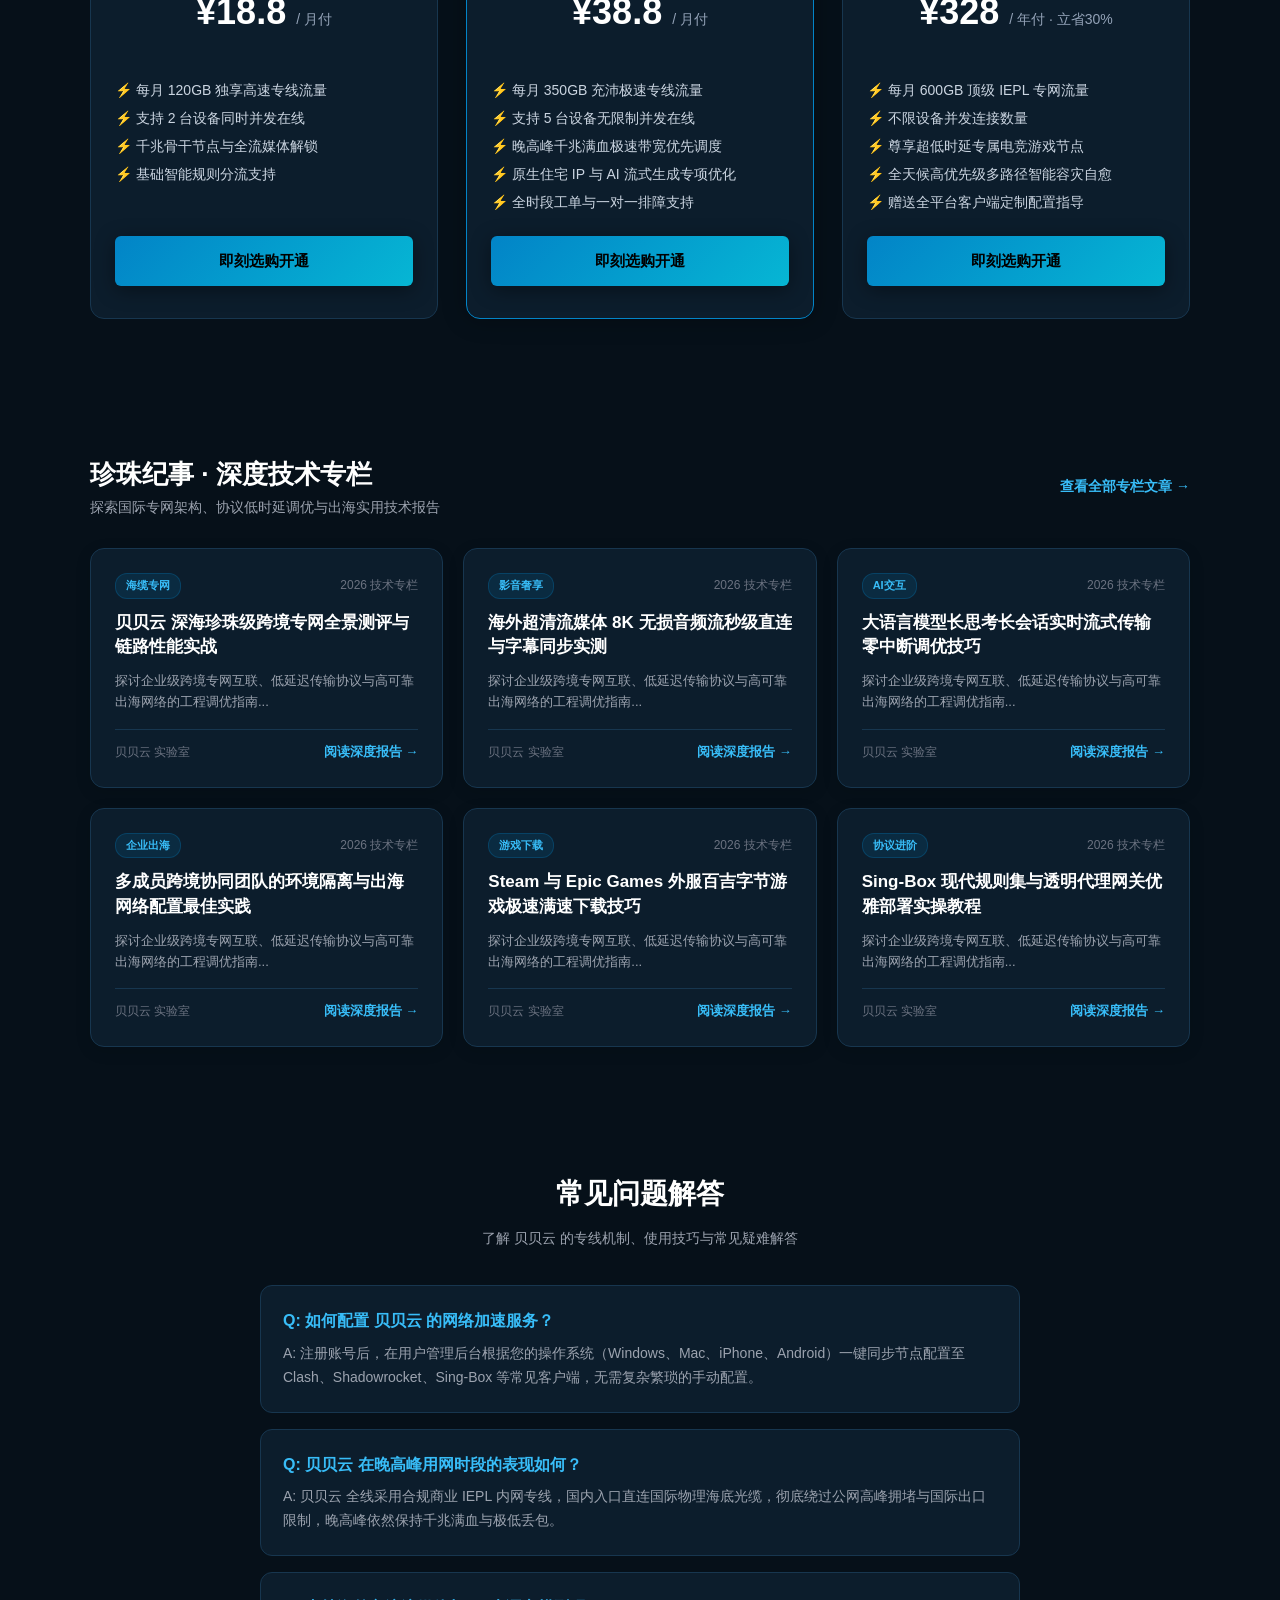
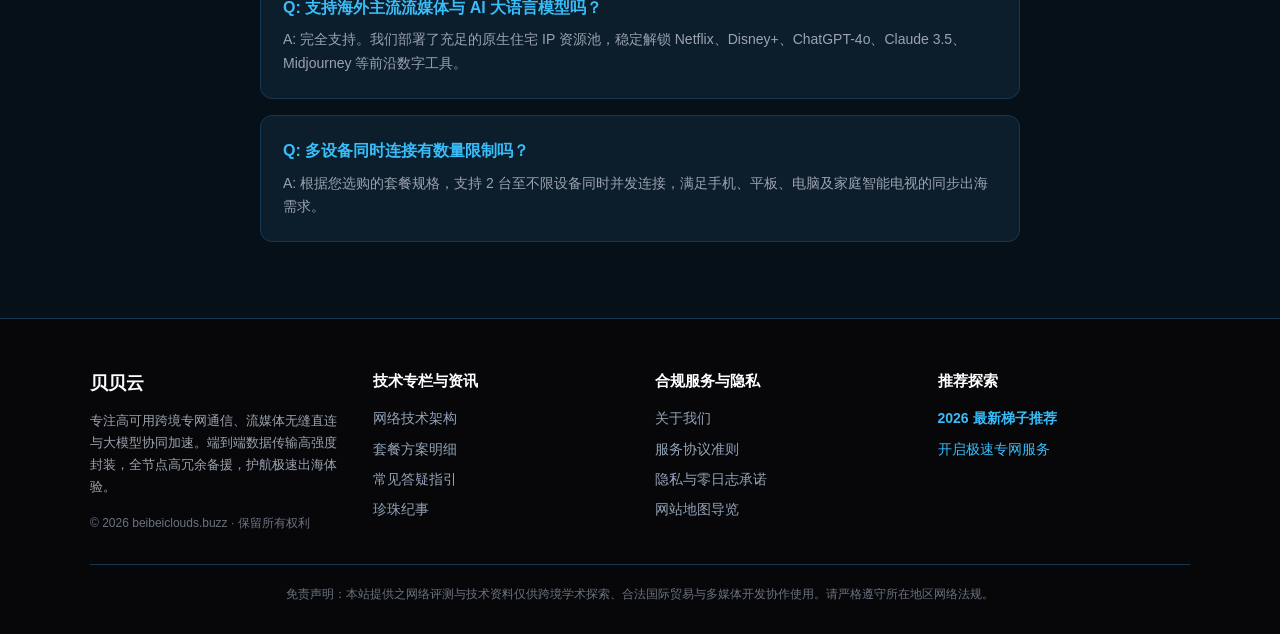
==== commit 89dc4275: "feat: deploy beibeiclouds.buzz bespoke design, unique hero layout, card grid & SEO articles" ====
--- a/index.html
+++ b/index.html
@@ -234,10 +234,10 @@
         <div class="article-card" style="background:#0c1d2c; border:1px solid #17364f; border-radius:14px; padding:24px; display:flex; flex-direction:column; justify-content:space-between; transition:transform 0.25s ease, box-shadow 0.25s ease, border-color 0.25s ease; box-shadow: 0 4px 16px rgba(0,0,0,0.12);">
           <div>
             <div style="display:flex; justify-content:space-between; align-items:center; margin-bottom:12px;">
-              <span style="font-size:11px; color:#38bdf8; background:#0284c722; border:1px solid #0284c744; padding:3px 10px; border-radius:12px; font-weight:600;">海缆物理</span>
-              <span style="font-size:12px; color:#6b7280;">2026 技术专栏</span>
-            </div>
-            <h4 style="margin:10px 0 10px; font-size:17px; font-weight:700; line-height:1.45;"><a href="beibei-transpacific-submarine-fiber-routing.html" style="color:#fff;">亚欧与中美海底光缆物理路由拓扑对往返时延影响的实证研究</a></h4>
+              <span style="font-size:11px; color:#38bdf8; background:#0284c722; border:1px solid #0284c744; padding:3px 10px; border-radius:12px; font-weight:600;">海缆专网</span>
+              <span style="font-size:12px; color:#6b7280;">2026 技术专栏</span>
+            </div>
+            <h4 style="margin:10px 0 10px; font-size:17px; font-weight:700; line-height:1.45;"><a href="beibei-transpacific-submarine-fiber-routing.html" style="color:#fff;">贝贝云 深海珍珠级跨境专网全景测评与链路性能实战</a></h4>
             <p style="font-size:13px; color:#9ca3af; line-height:1.65; margin-bottom:16px;">探讨企业级跨境专网互联、低延迟传输协议与高可靠出海网络的工程调优指南...</p>
           </div>
           <div style="border-top:1px solid #17364f; padding-top:12px; margin-top:auto; display:flex; justify-content:space-between; align-items:center;">
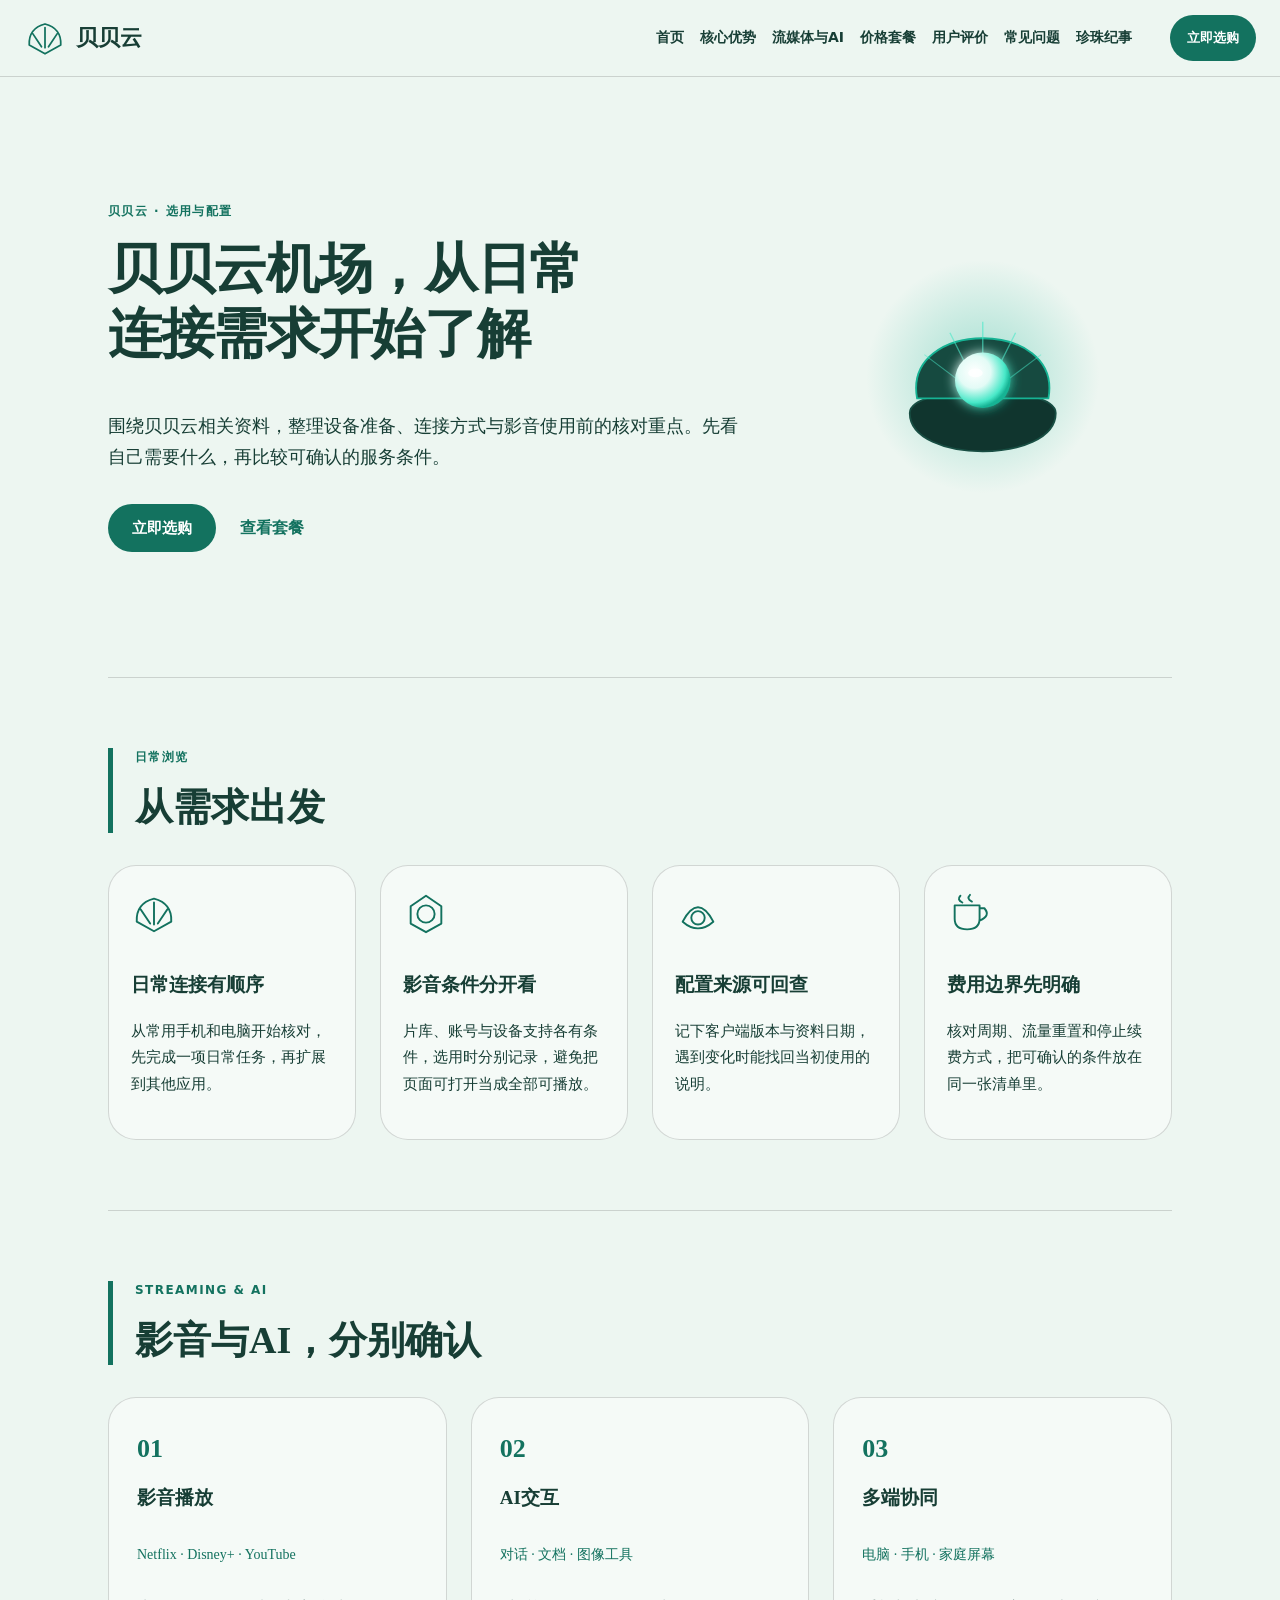
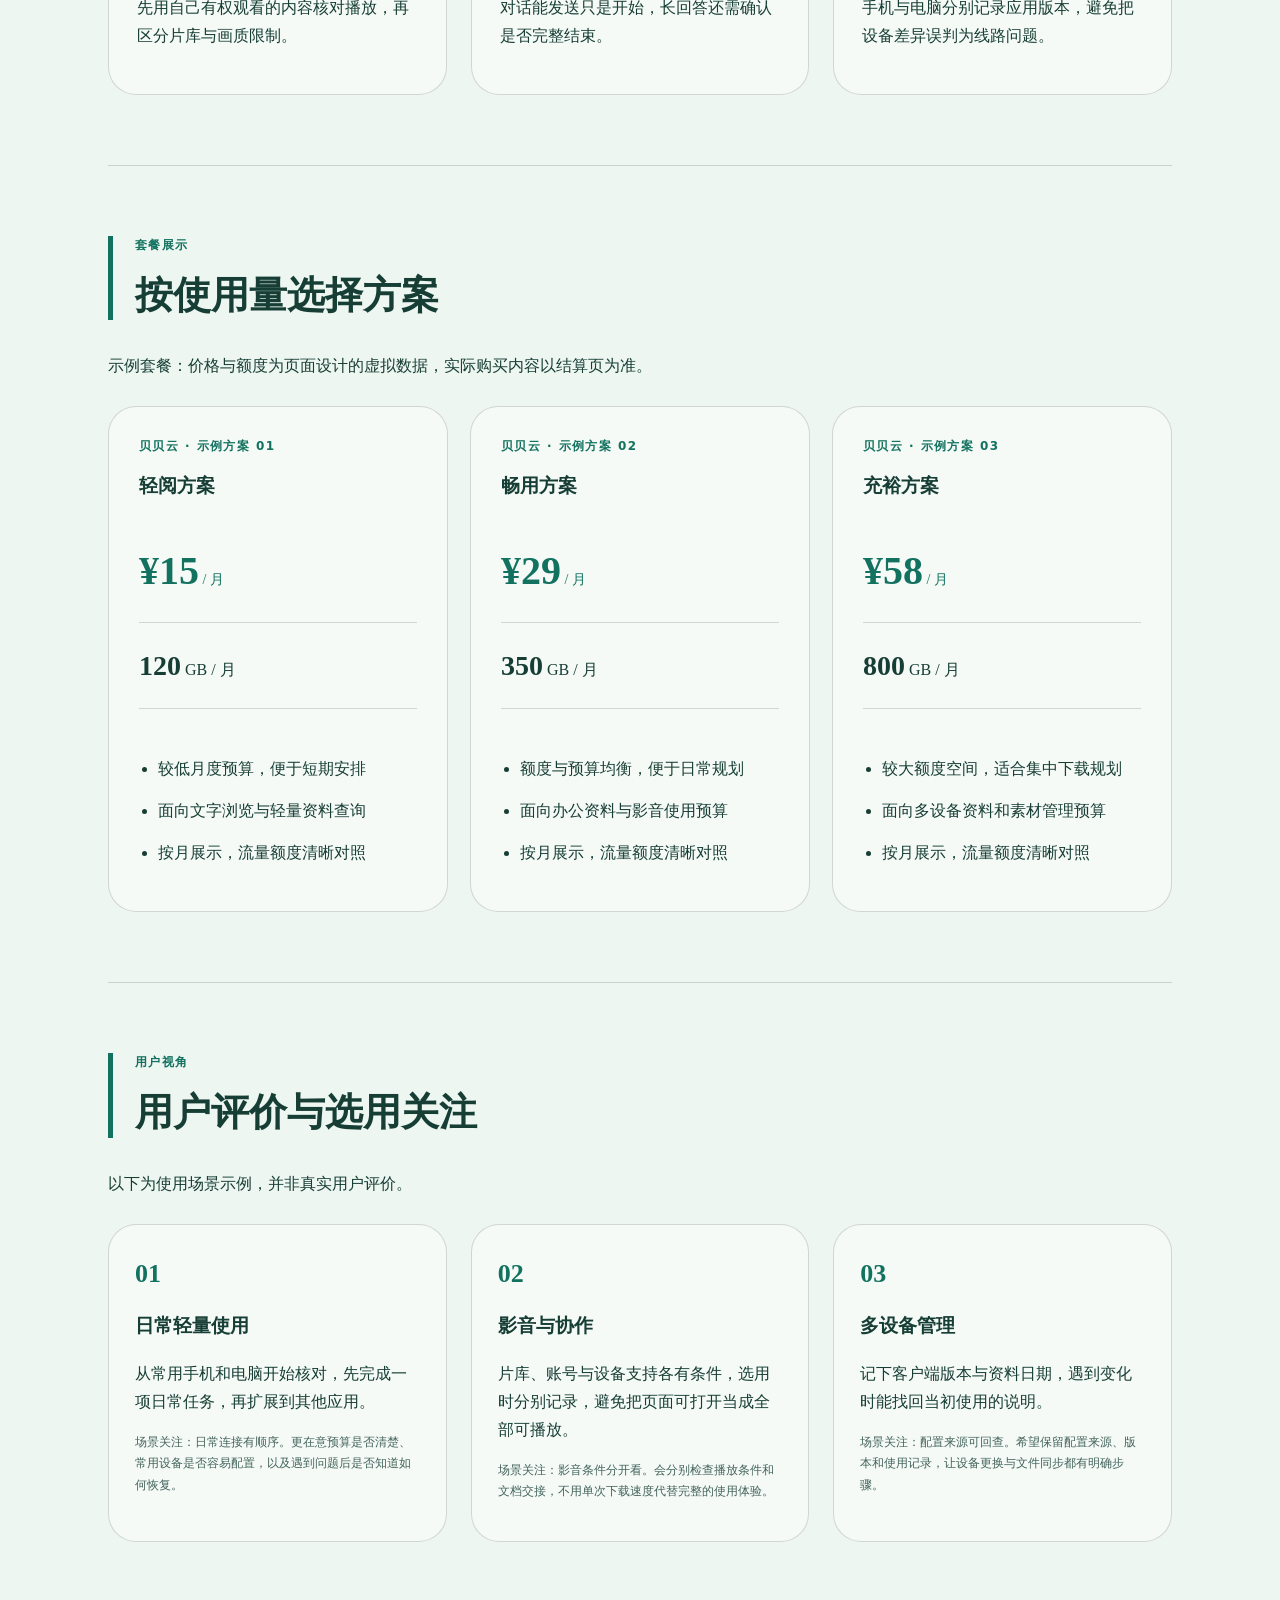
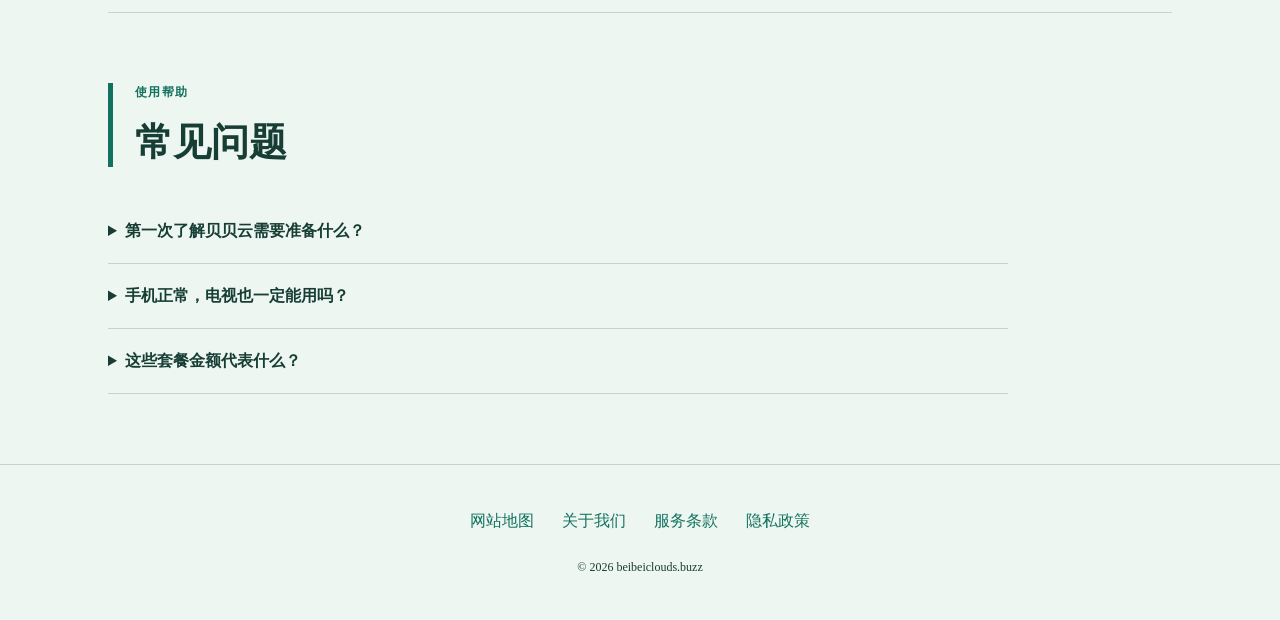
==== commit ae47b6cb: "Update layout: single-row nav, prominent hyperlinks, clickable cards, remove menu suffix" ====
--- a/index.html
+++ b/index.html
@@ -1,81 +1,15 @@
 <!DOCTYPE html>
-<html lang="zh-CN">
-<head>
-  <meta charset="UTF-8">
-  <meta name="viewport" content="width=device-width, initial-scale=1.0">
-  <title>贝贝云 评测_深海光缆高速专线机场推荐_贝贝云 节点配置指南</title>
-  <meta name="description" content="贝贝云 深度体验评测报告。真实测试贝贝云在晚高峰全负载下的丢包抑制率、流媒体秒开率与跨洋专线端到端时延稳定性，珍珠之选值得托付。">
-  <meta name="keywords" content="贝贝云, 贝贝云评测, 机场推荐, 科学上网梯子, 翻墙梯子, 网络加速器, 机场节点">
-  <meta property="og:type" content="website">
-  <meta property="og:title" content="贝贝云 评测_深海光缆高速专线机场推荐_贝贝云 节点配置指南">
-  <meta property="og:description" content="贝贝云 深度体验评测报告。真实测试贝贝云在晚高峰全负载下的丢包抑制率、流媒体秒开率与跨洋专线端到端时延稳定性，珍珠之选值得托付。">
-  <meta property="og:url" content="https://beibeiclouds.buzz/">
-  <meta property="og:site_name" content="贝贝云">
-  <link rel="canonical" href="https://beibeiclouds.buzz/">
-  <link rel="stylesheet" href="style.css">
-</head>
-<body>
-  
-  <header class="navbar">
-    <div class="container nav-inner">
-      <a href="index.html" class="brand-logo">
-        <span>贝贝云</span>
-        <span class="brand-badge">专网加速</span>
-      </a>
-      <nav style="display:flex; align-items:center; gap:20px;">
-        <ul class="nav-links">
-          <li><a href="index.html">首页门户</a></li>
-          <li><a href="index.html#features">核心优势</a></li>
-          <li><a href="index.html#pricing">方案详情</a></li>
-          <li><a href="index.html#faq">常见问题</a></li>
-          <li><a href="pearl-chronicles.html">珍珠纪事</a></li>
-        </ul>
-        <a href="https://ww012.twilightaff.com/#/?code=A56DH1Af" class="btn-aff-cta" target="_blank" rel="nofollow" style="padding: 7px 18px; font-size: 13px;">即刻连接</a>
-      </nav>
-    </div>
-  </header>
-
-
-  <!-- Hero Section -->
-  <header class="hero-section">
-    
-    <div class="container">
-      
-      <div class="hero-grid">
-        
-        <div class="hero-content">
-          <span class="hero-tag">珍珠光泽 · 纯净通透海洋光缆</span>
-          <h1 class="hero-title">
-            贝贝云 珍珠专线<br>
-            <span class="hero-title-highlight">如深海明珠般晶莹 晚高峰千兆光速直达</span>
-          </h1>
-          <p class="hero-desc">甄选国际一流跨洋海底光纤专线，延迟极致压降，IP 资源池洁净如珠，为全球音视频播放与 AI 大模型互动提供清透体验。</p>
-          <div class="hero-actions">
-            <a href="https://ww012.twilightaff.com/#/?code=A56DH1Af" class="btn-aff-cta" target="_blank" rel="nofollow">探索 贝贝云 珍珠通道</a>
-            <a href="#pricing" class="btn-tizi-dofollow">查看珍珠方案</a>
-          </div>
-          <div style="font-size:13px; color:#9ca3af; display:flex; gap:16px; flex-wrap:wrap;">
-            <span>⚡ IEPL 独享专线</span>
-            <span>🔒 原生合规隧道</span>
-            <span>🎬 4K/8K 丝滑秒开</span>
-            <span>🤖 全域 AI 生产力</span>
-          </div>
-        </div>
-    
-        
-        <div class="hero-motion-wrapper">
-          
-<svg viewBox="0 0 520 440" width="100%" height="100%" xmlns="http://www.w3.org/2000/svg" style="max-height: 400px;">
+<html lang="zh-CN"><head><meta charset="UTF-8"><meta name="viewport" content="width=device-width,initial-scale=1"><title>贝贝云机场，从日常连接需求开始了解｜选用指南</title><meta name="description" content="围绕贝贝云相关资料，整理设备准备、连接方式与影音使用前的核对重点。先看自己需要什么，再比较可确认的服务条件。"><meta name="keywords" content="贝贝云,贝贝云机场，从日常连接需求开始了解,珍珠纪事,网络使用指南"><link rel="canonical" href="https://beibeiclouds.buzz/"><meta property="og:type" content="website"><meta property="og:title" content="贝贝云机场，从日常连接需求开始了解｜选用指南"><meta property="og:description" content="围绕贝贝云相关资料，整理设备准备、连接方式与影音使用前的核对重点。先看自己需要什么，再比较可确认的服务条件。"><meta property="og:url" content="https://beibeiclouds.buzz/"><meta property="og:image" content="https://beibeiclouds.buzz/share.png"><meta property="og:locale" content="zh_CN"><link rel="icon" href="favicon.svg" type="image/svg+xml"><link rel="stylesheet" href="style.css"><script defer src="menu.js"></script><script type="application/ld+json">{"@context": "https://schema.org", "@type": "WebPage", "name": "贝贝云机场，从日常连接需求开始了解｜选用指南", "url": "https://beibeiclouds.buzz/", "description": "围绕贝贝云相关资料，整理设备准备、连接方式与影音使用前的核对重点。先看自己需要什么，再比较可确认的服务条件。", "inLanguage": "zh-CN"}</script></head><body class="site-0 hero-B review-0 faq-0 nav-0"><header class="site-header"><div class="nav-wrap"><a class="brand" href="index.html"><svg class="brand-mark" viewBox="0 0 48 48" aria-hidden="true"><path d="M6 32Q5 13 24 8Q43 13 42 32L24 42Z M24 12V35 M10 19L20 34 M38 19L28 34" fill="none" stroke="currentColor" stroke-width="2" stroke-linecap="round" stroke-linejoin="round"/></svg><span>贝贝云</span></a><nav id="site-menu" aria-label="主导航"><a href="index.html">首页</a><a href="index.html#features">核心优势</a><a href="index.html#streaming">流媒体与AI</a><a href="index.html#pricing">价格套餐</a><a href="index.html#testimonials">用户评价</a><a href="index.html#faq">常见问题</a><a href="pearl-chronicles.html">珍珠纪事</a></nav><div class="nav-actions"><a class="button compact" href="https://ww012.twilightaff.com/#/?code=A56DH1Af" target="_blank" rel="sponsored nofollow noopener">立即选购</a><button type="button" class="menu-toggle" aria-label="切换主导航菜单" aria-controls="site-menu" aria-expanded="false"><span></span><span></span></button></div></div></header><main class="site-main"><section class="hero-section"><div class="hero-copy"><span class="eyebrow">贝贝云 · 选用与配置</span><h1>贝贝云机场，从日常连接需求开始了解</h1><p class="hero-intro">围绕贝贝云相关资料，整理设备准备、连接方式与影音使用前的核对重点。先看自己需要什么，再比较可确认的服务条件。</p><div class="hero-actions"><a class="button" href="https://ww012.twilightaff.com/#/?code=A56DH1Af" target="_blank" rel="sponsored nofollow noopener">立即选购</a><a class="text-button" href="#pricing">查看套餐</a></div></div><div class="hero-art" role="img" aria-label="贝贝云品牌动画"><svg viewBox="0 0 520 440" width="100%" height="100%" xmlns="http://www.w3.org/2000/svg" style="max-height: 400px;">
   <defs>
     <radialGradient id="pearlOceanGlow" cx="50%" cy="50%" r="50%">
-      <stop offset="0%" stop-color="#0284c7" stop-opacity="0.35"/>
-      <stop offset="100%" stop-color="#0284c7" stop-opacity="0"/>
+      <stop offset="0%" stop-color="#16b394" stop-opacity="0.35"/>
+      <stop offset="100%" stop-color="#16b394" stop-opacity="0"/>
     </radialGradient>
     <radialGradient id="shiningPearl" cx="35%" cy="35%" r="65%">
       <stop offset="0%" stop-color="#ffffff"/>
-      <stop offset="45%" stop-color="#e0f2fe"/>
-      <stop offset="85%" stop-color="#38bdf8"/>
-      <stop offset="100%" stop-color="#0284c7"/>
+      <stop offset="45%" stop-color="#e3fbf6"/>
+      <stop offset="85%" stop-color="#48e8c8"/>
+      <stop offset="100%" stop-color="#16b394"/>
     </radialGradient>
     <filter id="pearlGlow" x="-20%" y="-20%" width="140%" height="140%">
       <feGaussianBlur stdDeviation="8" result="blur"/>
@@ -101,16 +35,16 @@
   <!-- Shell Group -->
   <g class="shell-group">
     <!-- Bottom Seashell Half -->
-    <path d="M160 270 C160 340 360 340 360 270 C360 230 160 230 160 270 Z" fill="#0f2336" stroke="#17364f" stroke-width="2.5"/>
+    <path d="M160 270 C160 340 360 340 360 270 C360 230 160 230 160 270 Z" fill="#10352e" stroke="#184e43" stroke-width="2.5"/>
 
     <!-- Top Seashell Half Fan (Open) -->
-    <path d="M170 250 C150 140 370 140 350 250 Z" fill="#14314c" stroke="#0284c7" stroke-width="2.5"/>
+    <path d="M170 250 C150 140 370 140 350 250 Z" fill="#164a40" stroke="#16b394" stroke-width="2.5"/>
     <!-- Shell Fluting Ribs -->
-    <line x1="260" y1="250" x2="260" y2="145" stroke="#38bdf8" stroke-width="2" opacity="0.6"/>
-    <line x1="260" y1="250" x2="215" y2="160" stroke="#38bdf8" stroke-width="1.8" opacity="0.6"/>
-    <line x1="260" y1="250" x2="305" y2="160" stroke="#38bdf8" stroke-width="1.8" opacity="0.6"/>
-    <line x1="260" y1="250" x2="180" y2="190" stroke="#38bdf8" stroke-width="1.5" opacity="0.5"/>
-    <line x1="260" y1="250" x2="340" y2="190" stroke="#38bdf8" stroke-width="1.5" opacity="0.5"/>
+    <line x1="260" y1="250" x2="260" y2="145" stroke="#48e8c8" stroke-width="2" opacity="0.6"/>
+    <line x1="260" y1="250" x2="215" y2="160" stroke="#48e8c8" stroke-width="1.8" opacity="0.6"/>
+    <line x1="260" y1="250" x2="305" y2="160" stroke="#48e8c8" stroke-width="1.8" opacity="0.6"/>
+    <line x1="260" y1="250" x2="180" y2="190" stroke="#48e8c8" stroke-width="1.5" opacity="0.5"/>
+    <line x1="260" y1="250" x2="340" y2="190" stroke="#48e8c8" stroke-width="1.5" opacity="0.5"/>
 
     <!-- Giant Glowing Ocean Pearl in Center -->
     <g class="pearl-shining">
@@ -118,288 +52,4 @@
       <ellipse cx="250" cy="215" rx="10" ry="6" fill="#fff" opacity="0.8"/>
     </g>
   </g>
-</svg>
-
-        </div>
-    
-      </div>
-        
-    </div>
-  </header>
-
-  <!-- Features Section -->
-  <section id="features" style="padding: 70px 0;">
-    <div class="container">
-      <div style="text-align:center; max-width:700px; margin:0 auto 40px;">
-        <h2 style="font-size:30px; font-weight:800; margin-bottom:12px; color:#fff;">企业级国际专网核心优势</h2>
-        <p style="color:#9ca3af; font-size:15px;">彻底告别公网封锁与高峰拥堵，以工程级标准重新定义跨境网络加速体验</p>
-      </div>
-      <div class="features-grid">
-        
-        <div class="feature-card">
-          <div class="feature-icon">🚀</div>
-          <h3 class="feature-title">纯物理 IEPL 专线直达</h3>
-          <p class="feature-desc">全链路绕过公网高峰国际出口瓶颈与审查拥塞，将晚高峰丢包率压低至 0.1% 以下，带来秒开超清的连通质感。</p>
-        </div>
-        
-        <div class="feature-card">
-          <div class="feature-icon">🎬</div>
-          <h3 class="feature-title">4K/8K 极清流媒体解锁</h3>
-          <p class="feature-desc">部署自研纯净住宅 IP 资源池，稳定解锁 Netflix、Disney+、YouTube HDR 及海外主流流媒体高码率画质。</p>
-        </div>
-        
-        <div class="feature-card">
-          <div class="feature-icon">🤖</div>
-          <h3 class="feature-title">AI 大模型流式低延迟响应</h3>
-          <p class="feature-desc">深度优化针对 ChatGPT-4o、Claude 3.5 Sonnet 与 Midjourney 的 HTTP 长连接，彻底告别打字机生成超时中断。</p>
-        </div>
-        
-        <div class="feature-card">
-          <div class="feature-icon">⚡</div>
-          <h3 class="feature-title">自研多路径毫秒自愈切换</h3>
-          <p class="feature-desc">运维探测集群 7×24 小时全时段轮询，遭遇国际海缆异常自动毫秒级绕道亚太与欧美冗余通道，业务平稳无感。</p>
-        </div>
-        
-        <div class="feature-card">
-          <div class="feature-icon">📱</div>
-          <h3 class="feature-title">全平台客户端一键智能配置</h3>
-          <p class="feature-desc">无缝适配 Windows、macOS、iOS、Android 及软路由全系客户端，多端设备并发在线互不干扰。</p>
-        </div>
-        
-        <div class="feature-card">
-          <div class="feature-icon">🔒</div>
-          <h3 class="feature-title">端到端高强度传输加密</h3>
-          <p class="feature-desc">现代工业级加密隧道封装，实施零活动日志策略，有效阻断公共 WiFi 嗅探与 DNS 污染。</p>
-        </div>
-        
-      </div>
-    </div>
-  </section>
-
-  <!-- Pricing Section (Targeted by Hero CTA) -->
-  <section id="pricing" class="pricing-section">
-    <div class="container">
-      <div style="text-align:center; max-width:700px; margin:0 auto 20px;">
-        <h2 style="font-size:30px; font-weight:800; margin-bottom:12px; color:#fff;">查看珍珠方案</h2>
-        <p style="color:#9ca3af; font-size:15px;">灵活弹性的专网方案，满足个人探索、影音娱乐与商业出海全场景需求</p>
-      </div>
-      <div class="pricing-grid">
-        
-        <div class="price-card">
-          
-          <h3 style="font-size:20px; color:#fff; font-weight:700;">入门尝鲜版</h3>
-          <div class="price-tag">¥18.8 <span>/ 月付</span></div>
-          <ul class="price-features">
-            <li>每月 120GB 独享高速专线流量</li><li>支持 2 台设备同时并发在线</li><li>千兆骨干节点与全流媒体解锁</li><li>基础智能规则分流支持</li>
-          </ul>
-          <a href="https://ww012.twilightaff.com/#/?code=A56DH1Af" class="btn-aff-cta" target="_blank" rel="nofollow" style="width:100%; margin-top:auto;">即刻选购开通</a>
-        </div>
-        
-        <div class="price-card featured">
-          <div style="position:absolute; top:-12px; right:20px; background:#0284c7; color:#000; font-size:11px; font-weight:800; padding:2px 10px; border-radius:12px;">强烈推荐</div>
-          <h3 style="font-size:20px; color:#fff; font-weight:700;">进阶旗舰版</h3>
-          <div class="price-tag">¥38.8 <span>/ 月付</span></div>
-          <ul class="price-features">
-            <li>每月 350GB 充沛极速专线流量</li><li>支持 5 台设备无限制并发在线</li><li>晚高峰千兆满血极速带宽优先调度</li><li>原生住宅 IP 与 AI 流式生成专项优化</li><li>全时段工单与一对一排障支持</li>
-          </ul>
-          <a href="https://ww012.twilightaff.com/#/?code=A56DH1Af" class="btn-aff-cta" target="_blank" rel="nofollow" style="width:100%; margin-top:auto;">即刻选购开通</a>
-        </div>
-        
-        <div class="price-card">
-          
-          <h3 style="font-size:20px; color:#fff; font-weight:700;">尊享年度版</h3>
-          <div class="price-tag">¥328 <span>/ 年付 · 立省30%</span></div>
-          <ul class="price-features">
-            <li>每月 600GB 顶级 IEPL 专网流量</li><li>不限设备并发连接数量</li><li>尊享超低时延专属电竞游戏节点</li><li>全天候高优先级多路径智能容灾自愈</li><li>赠送全平台客户端定制配置指导</li>
-          </ul>
-          <a href="https://ww012.twilightaff.com/#/?code=A56DH1Af" class="btn-aff-cta" target="_blank" rel="nofollow" style="width:100%; margin-top:auto;">即刻选购开通</a>
-        </div>
-        
-      </div>
-    </div>
-  </section>
-
-  <!-- Articles Preview Section (Responsive Card Grid) -->
-  <section style="padding: 65px 0;">
-    <div class="container">
-      <div style="display:flex; justify-content:space-between; align-items:center; margin-bottom:30px; flex-wrap:wrap; gap:12px;">
-        <div>
-          <h2 style="font-size:26px; font-weight:800; color:#fff;">珍珠纪事 · 深度技术专栏</h2>
-          <p style="color:#9ca3af; font-size:14px;">探索国际专网架构、协议低时延调优与出海实用技术报告</p>
-        </div>
-        <a href="pearl-chronicles.html" style="color:#38bdf8; font-weight:600; font-size:14px;">查看全部专栏文章 →</a>
-      </div>
-      <div style="display:grid; grid-template-columns:repeat(auto-fit, minmax(280px, 1fr)); gap:20px;">
-        
-        <div class="article-card" style="background:#0c1d2c; border:1px solid #17364f; border-radius:14px; padding:24px; display:flex; flex-direction:column; justify-content:space-between; transition:transform 0.25s ease, box-shadow 0.25s ease, border-color 0.25s ease; box-shadow: 0 4px 16px rgba(0,0,0,0.12);">
-          <div>
-            <div style="display:flex; justify-content:space-between; align-items:center; margin-bottom:12px;">
-              <span style="font-size:11px; color:#38bdf8; background:#0284c722; border:1px solid #0284c744; padding:3px 10px; border-radius:12px; font-weight:600;">海缆专网</span>
-              <span style="font-size:12px; color:#6b7280;">2026 技术专栏</span>
-            </div>
-            <h4 style="margin:10px 0 10px; font-size:17px; font-weight:700; line-height:1.45;"><a href="beibei-transpacific-submarine-fiber-routing.html" style="color:#fff;">贝贝云 深海珍珠级跨境专网全景测评与链路性能实战</a></h4>
-            <p style="font-size:13px; color:#9ca3af; line-height:1.65; margin-bottom:16px;">探讨企业级跨境专网互联、低延迟传输协议与高可靠出海网络的工程调优指南...</p>
-          </div>
-          <div style="border-top:1px solid #17364f; padding-top:12px; margin-top:auto; display:flex; justify-content:space-between; align-items:center;">
-            <span style="font-size:12px; color:#6b7280;">贝贝云 实验室</span>
-            <a href="beibei-transpacific-submarine-fiber-routing.html" style="color:#38bdf8; font-size:13px; font-weight:600; display:inline-flex; align-items:center; gap:4px;">阅读深度报告 →</a>
-          </div>
-        </div>
-        
-        <div class="article-card" style="background:#0c1d2c; border:1px solid #17364f; border-radius:14px; padding:24px; display:flex; flex-direction:column; justify-content:space-between; transition:transform 0.25s ease, box-shadow 0.25s ease, border-color 0.25s ease; box-shadow: 0 4px 16px rgba(0,0,0,0.12);">
-          <div>
-            <div style="display:flex; justify-content:space-between; align-items:center; margin-bottom:12px;">
-              <span style="font-size:11px; color:#38bdf8; background:#0284c722; border:1px solid #0284c744; padding:3px 10px; border-radius:12px; font-weight:600;">影音奢享</span>
-              <span style="font-size:12px; color:#6b7280;">2026 技术专栏</span>
-            </div>
-            <h4 style="margin:10px 0 10px; font-size:17px; font-weight:700; line-height:1.45;"><a href="beibei-streaming-8k-lossless-audio-sync.html" style="color:#fff;">海外超清流媒体 8K 无损音频流秒级直连与字幕同步实测</a></h4>
-            <p style="font-size:13px; color:#9ca3af; line-height:1.65; margin-bottom:16px;">探讨企业级跨境专网互联、低延迟传输协议与高可靠出海网络的工程调优指南...</p>
-          </div>
-          <div style="border-top:1px solid #17364f; padding-top:12px; margin-top:auto; display:flex; justify-content:space-between; align-items:center;">
-            <span style="font-size:12px; color:#6b7280;">贝贝云 实验室</span>
-            <a href="beibei-streaming-8k-lossless-audio-sync.html" style="color:#38bdf8; font-size:13px; font-weight:600; display:inline-flex; align-items:center; gap:4px;">阅读深度报告 →</a>
-          </div>
-        </div>
-        
-        <div class="article-card" style="background:#0c1d2c; border:1px solid #17364f; border-radius:14px; padding:24px; display:flex; flex-direction:column; justify-content:space-between; transition:transform 0.25s ease, box-shadow 0.25s ease, border-color 0.25s ease; box-shadow: 0 4px 16px rgba(0,0,0,0.12);">
-          <div>
-            <div style="display:flex; justify-content:space-between; align-items:center; margin-bottom:12px;">
-              <span style="font-size:11px; color:#38bdf8; background:#0284c722; border:1px solid #0284c744; padding:3px 10px; border-radius:12px; font-weight:600;">AI交互</span>
-              <span style="font-size:12px; color:#6b7280;">2026 技术专栏</span>
-            </div>
-            <h4 style="margin:10px 0 10px; font-size:17px; font-weight:700; line-height:1.45;"><a href="beibei-claude-gpt-long-context-keepalive.html" style="color:#fff;">大语言模型长思考长会话实时流式传输零中断调优技巧</a></h4>
-            <p style="font-size:13px; color:#9ca3af; line-height:1.65; margin-bottom:16px;">探讨企业级跨境专网互联、低延迟传输协议与高可靠出海网络的工程调优指南...</p>
-          </div>
-          <div style="border-top:1px solid #17364f; padding-top:12px; margin-top:auto; display:flex; justify-content:space-between; align-items:center;">
-            <span style="font-size:12px; color:#6b7280;">贝贝云 实验室</span>
-            <a href="beibei-claude-gpt-long-context-keepalive.html" style="color:#38bdf8; font-size:13px; font-weight:600; display:inline-flex; align-items:center; gap:4px;">阅读深度报告 →</a>
-          </div>
-        </div>
-        
-        <div class="article-card" style="background:#0c1d2c; border:1px solid #17364f; border-radius:14px; padding:24px; display:flex; flex-direction:column; justify-content:space-between; transition:transform 0.25s ease, box-shadow 0.25s ease, border-color 0.25s ease; box-shadow: 0 4px 16px rgba(0,0,0,0.12);">
-          <div>
-            <div style="display:flex; justify-content:space-between; align-items:center; margin-bottom:12px;">
-              <span style="font-size:11px; color:#38bdf8; background:#0284c722; border:1px solid #0284c744; padding:3px 10px; border-radius:12px; font-weight:600;">企业出海</span>
-              <span style="font-size:12px; color:#6b7280;">2026 技术专栏</span>
-            </div>
-            <h4 style="margin:10px 0 10px; font-size:17px; font-weight:700; line-height:1.45;"><a href="beibei-team-multi-account-isolation.html" style="color:#fff;">多成员跨境协同团队的环境隔离与出海网络配置最佳实践</a></h4>
-            <p style="font-size:13px; color:#9ca3af; line-height:1.65; margin-bottom:16px;">探讨企业级跨境专网互联、低延迟传输协议与高可靠出海网络的工程调优指南...</p>
-          </div>
-          <div style="border-top:1px solid #17364f; padding-top:12px; margin-top:auto; display:flex; justify-content:space-between; align-items:center;">
-            <span style="font-size:12px; color:#6b7280;">贝贝云 实验室</span>
-            <a href="beibei-team-multi-account-isolation.html" style="color:#38bdf8; font-size:13px; font-weight:600; display:inline-flex; align-items:center; gap:4px;">阅读深度报告 →</a>
-          </div>
-        </div>
-        
-        <div class="article-card" style="background:#0c1d2c; border:1px solid #17364f; border-radius:14px; padding:24px; display:flex; flex-direction:column; justify-content:space-between; transition:transform 0.25s ease, box-shadow 0.25s ease, border-color 0.25s ease; box-shadow: 0 4px 16px rgba(0,0,0,0.12);">
-          <div>
-            <div style="display:flex; justify-content:space-between; align-items:center; margin-bottom:12px;">
-              <span style="font-size:11px; color:#38bdf8; background:#0284c722; border:1px solid #0284c744; padding:3px 10px; border-radius:12px; font-weight:600;">游戏下载</span>
-              <span style="font-size:12px; color:#6b7280;">2026 技术专栏</span>
-            </div>
-            <h4 style="margin:10px 0 10px; font-size:17px; font-weight:700; line-height:1.45;"><a href="beibei-steam-epic-game-download-speed.html" style="color:#fff;">Steam 与 Epic Games 外服百吉字节游戏极速满速下载技巧</a></h4>
-            <p style="font-size:13px; color:#9ca3af; line-height:1.65; margin-bottom:16px;">探讨企业级跨境专网互联、低延迟传输协议与高可靠出海网络的工程调优指南...</p>
-          </div>
-          <div style="border-top:1px solid #17364f; padding-top:12px; margin-top:auto; display:flex; justify-content:space-between; align-items:center;">
-            <span style="font-size:12px; color:#6b7280;">贝贝云 实验室</span>
-            <a href="beibei-steam-epic-game-download-speed.html" style="color:#38bdf8; font-size:13px; font-weight:600; display:inline-flex; align-items:center; gap:4px;">阅读深度报告 →</a>
-          </div>
-        </div>
-        
-        <div class="article-card" style="background:#0c1d2c; border:1px solid #17364f; border-radius:14px; padding:24px; display:flex; flex-direction:column; justify-content:space-between; transition:transform 0.25s ease, box-shadow 0.25s ease, border-color 0.25s ease; box-shadow: 0 4px 16px rgba(0,0,0,0.12);">
-          <div>
-            <div style="display:flex; justify-content:space-between; align-items:center; margin-bottom:12px;">
-              <span style="font-size:11px; color:#38bdf8; background:#0284c722; border:1px solid #0284c744; padding:3px 10px; border-radius:12px; font-weight:600;">协议进阶</span>
-              <span style="font-size:12px; color:#6b7280;">2026 技术专栏</span>
-            </div>
-            <h4 style="margin:10px 0 10px; font-size:17px; font-weight:700; line-height:1.45;"><a href="beibei-singbox-clash-config-integration.html" style="color:#fff;">Sing-Box 现代规则集与透明代理网关优雅部署实操教程</a></h4>
-            <p style="font-size:13px; color:#9ca3af; line-height:1.65; margin-bottom:16px;">探讨企业级跨境专网互联、低延迟传输协议与高可靠出海网络的工程调优指南...</p>
-          </div>
-          <div style="border-top:1px solid #17364f; padding-top:12px; margin-top:auto; display:flex; justify-content:space-between; align-items:center;">
-            <span style="font-size:12px; color:#6b7280;">贝贝云 实验室</span>
-            <a href="beibei-singbox-clash-config-integration.html" style="color:#38bdf8; font-size:13px; font-weight:600; display:inline-flex; align-items:center; gap:4px;">阅读深度报告 →</a>
-          </div>
-        </div>
-        
-      </div>
-    </div>
-  </section>
-
-  <!-- FAQ Section -->
-  <section id="faq" style="padding: 60px 0; background:#061019;">
-    <div class="container" style="max-width:800px;">
-      <div style="text-align:center; margin-bottom:36px;">
-        <h2 style="font-size:28px; font-weight:800; color:#fff; margin-bottom:10px;">常见问题解答</h2>
-        <p style="color:#9ca3af; font-size:14px;">了解 贝贝云 的专线机制、使用技巧与常见疑难解答</p>
-      </div>
-      
-        <div style="background:#0c1d2c; border:1px solid #17364f; border-radius:12px; padding:22px; margin-bottom:16px;">
-          <h3 style="font-size:16px; color:#38bdf8; margin-bottom:8px;">Q: 如何配置 贝贝云 的网络加速服务？</h3>
-          <p style="font-size:14px; color:#9ca3af; line-height:1.7;">A: 注册账号后，在用户管理后台根据您的操作系统（Windows、Mac、iPhone、Android）一键同步节点配置至 Clash、Shadowrocket、Sing-Box 等常见客户端，无需复杂繁琐的手动配置。</p>
-        </div>
-        
-        <div style="background:#0c1d2c; border:1px solid #17364f; border-radius:12px; padding:22px; margin-bottom:16px;">
-          <h3 style="font-size:16px; color:#38bdf8; margin-bottom:8px;">Q: 贝贝云 在晚高峰用网时段的表现如何？</h3>
-          <p style="font-size:14px; color:#9ca3af; line-height:1.7;">A: 贝贝云 全线采用合规商业 IEPL 内网专线，国内入口直连国际物理海底光缆，彻底绕过公网高峰拥堵与国际出口限制，晚高峰依然保持千兆满血与极低丢包。</p>
-        </div>
-        
-        <div style="background:#0c1d2c; border:1px solid #17364f; border-radius:12px; padding:22px; margin-bottom:16px;">
-          <h3 style="font-size:16px; color:#38bdf8; margin-bottom:8px;">Q: 支持海外主流流媒体与 AI 大语言模型吗？</h3>
-          <p style="font-size:14px; color:#9ca3af; line-height:1.7;">A: 完全支持。我们部署了充足的原生住宅 IP 资源池，稳定解锁 Netflix、Disney+、ChatGPT-4o、Claude 3.5、Midjourney 等前沿数字工具。</p>
-        </div>
-        
-        <div style="background:#0c1d2c; border:1px solid #17364f; border-radius:12px; padding:22px; margin-bottom:16px;">
-          <h3 style="font-size:16px; color:#38bdf8; margin-bottom:8px;">Q: 多设备同时连接有数量限制吗？</h3>
-          <p style="font-size:14px; color:#9ca3af; line-height:1.7;">A: 根据您选购的套餐规格，支持 2 台至不限设备同时并发连接，满足手机、平板、电脑及家庭智能电视的同步出海需求。</p>
-        </div>
-        
-    </div>
-  </section>
-
-  
-  <footer>
-    <div class="container">
-      <div class="footer-grid">
-        <div>
-          <div style="font-weight: 800; font-size: 18px; color: #fff; margin-bottom: 12px;">贝贝云</div>
-          <p style="line-height: 1.7; font-size: 13px; color: #9ca3af; margin-bottom: 16px;">
-            专注高可用跨境专网通信、流媒体无缝直连与大模型协同加速。端到端数据传输高强度封装，全节点高冗余备援，护航极速出海体验。
-          </p>
-          <div style="font-size: 12px; color: #6b7280;">© 2026 beibeiclouds.buzz · 保留所有权利</div>
-        </div>
-        <div>
-          <h4 style="color: #fff; font-size: 15px; margin-bottom: 14px;">技术专栏与资讯</h4>
-          <ul class="footer-links">
-            <li><a href="index.html#features">网络技术架构</a></li>
-            <li><a href="index.html#pricing">套餐方案明细</a></li>
-            <li><a href="index.html#faq">常见答疑指引</a></li>
-            <li><a href="pearl-chronicles.html">珍珠纪事</a></li>
-          </ul>
-        </div>
-        <div>
-          <h4 style="color: #fff; font-size: 15px; margin-bottom: 14px;">合规服务与隐私</h4>
-          <ul class="footer-links">
-            <li><a href="about.html">关于我们</a></li>
-            <li><a href="terms.html">服务协议准则</a></li>
-            <li><a href="privacy.html">隐私与零日志承诺</a></li>
-            <li><a href="sitemap.html">网站地图导览</a></li>
-          </ul>
-        </div>
-        <div>
-          <h4 style="color: #fff; font-size: 15px; margin-bottom: 14px;">推荐探索</h4>
-          <ul class="footer-links">
-
-            <li><a href="https://dajichang.mom/" target="_blank" style="color: #38bdf8; font-weight: 600;">2026 最新梯子推荐</a></li>
-            <li><a href="https://ww012.twilightaff.com/#/?code=A56DH1Af" target="_blank" rel="nofollow" style="color: #38bdf8;">开启极速专网服务</a></li>
-    
-          </ul>
-        </div>
-      </div>
-      <div style="border-top: 1px solid #17364f; padding-top: 20px; text-align: center; font-size: 12px; color: #6b7280;">
-        免责声明：本站提供之网络评测与技术资料仅供跨境学术探索、合法国际贸易与多媒体开发协作使用。请严格遵守所在地区网络法规。
-      </div>
-    </div>
-  </footer>
-
-</body>
-</html>
+</svg></div></section><section id="features" class="section "><div class="section-heading"><span class="eyebrow">日常浏览</span><h2>从需求出发</h2></div><div class="features rail"><div class="feature"><svg class="" viewBox="0 0 48 48" aria-hidden="true"><path d="M6 32Q5 13 24 8Q43 13 42 32L24 42Z M24 12V35 M10 19L20 34 M38 19L28 34" fill="none" stroke="currentColor" stroke-width="2" stroke-linecap="round" stroke-linejoin="round"/></svg><div><h3>日常连接有顺序</h3><p>从常用手机和电脑开始核对，先完成一项日常任务，再扩展到其他应用。</p></div></div><div class="feature"><svg class="" viewBox="0 0 48 48" aria-hidden="true"><path d="M24 5L40 16V34L24 43L8 34V16Z M15 24a9 9 0 1 0 18 0a9 9 0 1 0-18 0" fill="none" stroke="currentColor" stroke-width="2" stroke-linecap="round" stroke-linejoin="round"/></svg><div><h3>影音条件分开看</h3><p>片库、账号与设备支持各有条件，选用时分别记录，避免把页面可打开当成全部可播放。</p></div></div><div class="feature"><svg class="" viewBox="0 0 48 48" aria-hidden="true"><path d="M8 32Q24 2 40 32Q24 46 8 32Z M17 28a7 7 0 1 0 14 0a7 7 0 1 0-14 0" fill="none" stroke="currentColor" stroke-width="2" stroke-linecap="round" stroke-linejoin="round"/></svg><div><h3>配置来源可回查</h3><p>记下客户端版本与资料日期，遇到变化时能找回当初使用的说明。</p></div></div><div class="feature"><svg class="" viewBox="0 0 48 48" aria-hidden="true"><path d="M8 15H34V29Q34 40 21 40Q8 40 8 29Z M34 18H39Q46 26 34 31 M14 5Q10 9 16 12 M24 4Q20 8 26 11" fill="none" stroke="currentColor" stroke-width="2" stroke-linecap="round" stroke-linejoin="round"/></svg><div><h3>费用边界先明确</h3><p>核对周期、流量重置和停止续费方式，把可确认的条件放在同一张清单里。</p></div></div></div></section><section id="streaming" class="section "><div class="section-heading"><span class="eyebrow">STREAMING & AI</span><h2>影音与AI，分别确认</h2></div><div class="use-cases rows"><div class="use-case"><span class="item-no">01</span><h3>影音播放</h3><p class="platforms">Netflix · Disney+ · YouTube</p><p>先用自己有权观看的内容核对播放，再区分片库与画质限制。</p></div><div class="use-case"><span class="item-no">02</span><h3>AI交互</h3><p class="platforms">对话 · 文档 · 图像工具</p><p>对话能发送只是开始，长回答还需确认是否完整结束。</p></div><div class="use-case"><span class="item-no">03</span><h3>多端协同</h3><p class="platforms">电脑 · 手机 · 家庭屏幕</p><p>手机与电脑分别记录应用版本，避免把设备差异误判为线路问题。</p></div></div></section><section id="pricing" class="section"><div class="section-heading"><span class="eyebrow">套餐展示</span><h2>按使用量选择方案</h2></div><p class="section-intro">示例套餐：价格与额度为页面设计的虚拟数据，实际购买内容以结算页为准。</p><div class="plans cards"><div class="plan"><span class="eyebrow">贝贝云 · 示例方案 01</span><h3>轻阅方案</h3><p class="price-value">¥15<small> / 月</small></p><p class="quota"><strong>120</strong> GB / 月</p><ul><li>较低月度预算，便于短期安排</li><li>面向文字浏览与轻量资料查询</li><li>按月展示，流量额度清晰对照</li></ul></div><div class="plan"><span class="eyebrow">贝贝云 · 示例方案 02</span><h3>畅用方案</h3><p class="price-value">¥29<small> / 月</small></p><p class="quota"><strong>350</strong> GB / 月</p><ul><li>额度与预算均衡，便于日常规划</li><li>面向办公资料与影音使用预算</li><li>按月展示，流量额度清晰对照</li></ul></div><div class="plan"><span class="eyebrow">贝贝云 · 示例方案 03</span><h3>充裕方案</h3><p class="price-value">¥58<small> / 月</small></p><p class="quota"><strong>800</strong> GB / 月</p><ul><li>较大额度空间，适合集中下载规划</li><li>面向多设备资料和素材管理预算</li><li>按月展示，流量额度清晰对照</li></ul></div></div></section><section id="testimonials" class="section"><div class="section-heading"><span class="eyebrow">用户视角</span><h2>用户评价与选用关注</h2></div><p class="section-intro">以下为使用场景示例，并非真实用户评价。</p><div class="reviews"><div class="review"><span class="review-mark">01</span><h3>日常轻量使用</h3><p>从常用手机和电脑开始核对，先完成一项日常任务，再扩展到其他应用。</p><p class="small">场景关注：日常连接有顺序。更在意预算是否清楚、常用设备是否容易配置，以及遇到问题后是否知道如何恢复。</p></div><div class="review"><span class="review-mark">02</span><h3>影音与协作</h3><p>片库、账号与设备支持各有条件，选用时分别记录，避免把页面可打开当成全部可播放。</p><p class="small">场景关注：影音条件分开看。会分别检查播放条件和文档交接，不用单次下载速度代替完整的使用体验。</p></div><div class="review"><span class="review-mark">03</span><h3>多设备管理</h3><p>记下客户端版本与资料日期，遇到变化时能找回当初使用的说明。</p><p class="small">场景关注：配置来源可回查。希望保留配置来源、版本和使用记录，让设备更换与文件同步都有明确步骤。</p></div></div></section><section id="faq" class="section "><div class="section-heading"><span class="eyebrow">使用帮助</span><h2>常见问题</h2></div><div class="faq-list"><details><summary>第一次了解贝贝云需要准备什么？</summary><p>列出设备系统和最常用的两三项任务，再确认客户端支持；不需要先掌握复杂网络术语。</p></details><details><summary>手机正常，电视也一定能用吗？</summary><p>不能直接推断。电视的应用版本、账号和配置方式应单独确认。</p></details><details><summary>这些套餐金额代表什么？</summary><p>本页套餐为虚拟展示，帮助比较额度与预算；真实价格和服务内容应查看实际结算页。</p></details></div></section></main><footer class="site-footer"><nav aria-label="页脚导航"><a href="sitemap.html">网站地图</a><a href="about.html">关于我们</a><a href="terms.html">服务条款</a><a href="privacy.html">隐私政策</a></nav><p>© 2026 beibeiclouds.buzz</p></footer></body></html>
--- a/style.css
+++ b/style.css
@@ -1,63 +1,187 @@
-/* ocean_pearl_aurora - beibeiclouds.buzz */
-* { margin: 0; padding: 0; box-sizing: border-box; }
-html { scroll-behavior: smooth; }
-body { background-color: #061019; color: #f0f9ff; font-family: -apple-system, BlinkMacSystemFont, "Segoe UI", Roboto, "PingFang SC", "Hiragino Sans GB", "Microsoft YaHei", sans-serif; line-height: 1.6; overflow-x: hidden; position: relative; }
-.container { max-width: 1140px; margin: 0 auto; padding: 0 20px; position: relative; z-index: 2; }
-a { text-decoration: none; color: inherit; transition: all 0.25s ease; }
+:root{--bg:#edf6f1;--ink:#173e35;--accent:#13725f;--panel:#ffffff70;--line:#00000025;--button-ink:#ffffff;--font:Georgia,"Noto Serif SC","Songti SC",SimSun,serif;--width:1120px;--radius:28px;}
+*{box-sizing:border-box}html{scroll-behavior:smooth}body{margin:0;background:var(--bg);color:var(--ink);font-family:var(--font);line-height:1.75}a{color:var(--accent);text-decoration-thickness:1px;text-underline-offset:4px}a:visited{color:var(--accent)}a:hover{text-decoration:underline}button,a{-webkit-tap-highlight-color:transparent}button{font:inherit}a:focus-visible,button:focus-visible,summary:focus-visible{outline:3px solid var(--accent);outline-offset:5px}svg{max-width:100%}h1,h2,h3,p{margin-top:0}h1{font-size:clamp(30px,4.2vw,58px);line-height:1.2;letter-spacing:-.025em;max-width:19ch}h2{font-size:clamp(25px,3vw,38px);line-height:1.3;margin-bottom:12px}h3{font-size:19px;line-height:1.5}p{overflow-wrap:anywhere}img{max-width:100%;height:auto}.site-header{position:sticky;top:0;z-index:20;background:var(--bg);border-bottom:1px solid var(--line)}.nav-wrap{max-width:1440px;padding:15px 24px;margin:auto;display:flex;align-items:center;gap:24px}.brand{color:var(--ink)!important;display:flex;align-items:center;gap:10px;font-weight:800;white-space:nowrap;text-decoration:none;font-size:22px}.brand-mark{width:42px;height:42px;color:var(--accent)}#site-menu{display:flex;gap:17px;margin-left:auto;align-items:center}#site-menu a{font:600 13px/1.4 system-ui,sans-serif;text-decoration:none;color:var(--ink);white-space:nowrap}#site-menu a:hover{color:var(--accent)}.nav-actions{display:flex;align-items:center;gap:10px;margin-left:auto}.button{display:inline-flex;align-items:center;justify-content:center;background:var(--accent);color:var(--button-ink)!important;padding:13px 24px;border-radius:var(--radius);font:700 15px/1.5 system-ui,sans-serif;text-decoration:none;min-height:46px;white-space:nowrap}.button:hover{filter:brightness(.94);text-decoration:none}.compact{font-size:13px;padding:10px 17px}.menu-toggle{display:none;width:44px;height:44px;border:1px solid var(--line);background:transparent;border-radius:8px;color:var(--ink);align-items:center;justify-content:center;flex-direction:column;gap:6px}.menu-toggle span{display:block;width:20px;height:2px;background:currentColor}.site-main{max-width:var(--width);margin:auto;padding:0 28px;position:relative;z-index:1}.hero-section{min-height:600px;padding:72px 0;display:grid;grid-template-columns:1.1fr .9fr;gap:52px;align-items:center}.hero-intro{font-size:18px;max-width:40em}.eyebrow{display:block;color:var(--accent);font:700 12px/1.6 system-ui,sans-serif;letter-spacing:.12em;margin-bottom:16px}.hero-actions{display:flex;gap:24px;align-items:center;flex-wrap:wrap;margin-top:30px}.text-button{font-weight:700;min-height:44px;display:inline-flex;align-items:center}.hero-art{min-width:0;width:100%;display:flex;justify-content:center;align-items:center;animation:art-sway 9s ease-in-out infinite}.hero-art>svg{width:100%;height:auto!important;aspect-ratio:13/11;max-height:460px!important}.hero-A .hero-art{grid-column:1;grid-row:1}.hero-A .hero-copy{grid-column:2}.hero-C .hero-section{grid-template-columns:1fr;text-align:center;gap:28px;padding-bottom:40px}.hero-C h1,.hero-C .hero-intro{margin-left:auto;margin-right:auto}.hero-C .hero-actions{justify-content:center}.hero-C .hero-art{width:min(660px,100%);margin:auto}.hero-D .hero-section{display:block;text-align:center;min-height:620px;padding-top:130px}.hero-D h1,.hero-D .hero-intro{margin-left:auto;margin-right:auto}.hero-D .hero-actions{justify-content:center}.hero-D .hero-section>.hero-art{display:none}.site-art{position:fixed;inset:70px 0 0;pointer-events:none;z-index:0;display:flex;align-items:center;justify-content:center;opacity:.15;animation:art-sway 12s ease-in-out infinite}.site-art>svg{width:85vw;height:80vh!important;max-height:none!important}.section{padding:70px 0;border-top:1px solid var(--line);scroll-margin-top:100px}.section-heading{margin-bottom:32px}.section-intro{max-width:750px;margin-bottom:26px}.features{display:grid;gap:24px}.feature{display:flex;gap:20px;padding:24px;border:1px solid var(--line);border-radius:var(--radius);background:var(--panel)}.feature>svg{width:46px;height:46px;flex-shrink:0;color:var(--accent)}.feature p{margin-bottom:0}.features.tiles{grid-template-columns:repeat(2,minmax(0,1fr))}.features.rail{grid-template-columns:repeat(4,minmax(0,1fr))}.features.rail .feature{display:block;padding:22px 18px}.features.rail .feature svg{margin-bottom:14px}.features.list .feature{border-width:0 0 1px;border-radius:0;background:transparent}.features.list{grid-template-columns:1fr}.features.list .feature>div{display:grid;grid-template-columns:220px 1fr;gap:28px}.use-cases{display:grid;gap:24px}.use-cases.columns{grid-template-columns:repeat(3,minmax(0,1fr))}.use-case{padding:28px;background:var(--panel);border-radius:var(--radius);position:relative;border:1px solid var(--line)}.use-cases.rows .use-case{display:grid;grid-template-columns:50px 170px 1fr;gap:12px 24px;align-items:start}.use-cases.rows .use-case>p:not(.platforms),.use-cases.rows .status{grid-column:3}.use-cases.steps .use-case:nth-child(2){margin-left:7%}.use-cases.steps .use-case:nth-child(3){margin-left:14%}.item-no,.review-mark{color:var(--accent);font-size:26px;font-weight:700}.platforms{font-size:14px;color:var(--accent)}.status{font-size:12px;border-top:1px solid var(--line);padding-top:10px;display:block}.plans{display:grid;gap:22px}.plans.cards{grid-template-columns:repeat(3,minmax(0,1fr))}.plan{padding:28px;border:1px solid var(--line);border-radius:var(--radius);background:var(--panel)}.price-value{font-size:24px;font-weight:700;color:var(--accent)}dl{margin:20px 0}dl>div{display:flex;justify-content:space-between;gap:12px;padding:10px 0;border-bottom:1px solid var(--line);font-size:14px}dd{margin:0}.plans.table .plan{display:grid;grid-template-columns:1fr 1fr 2fr;gap:8px 24px;align-items:center}.plans.table .plan>h3{grid-column:1}.plans.table .price-value{grid-column:2;grid-row:1/3}.plans.table dl{grid-column:3;grid-row:1/4;margin:0}.plans.table .small{grid-column:1/3}.small{font-size:12px;opacity:.8}.reviews{display:grid;grid-template-columns:repeat(3,minmax(0,1fr));gap:28px}.review{padding:28px 0;border-top:3px solid var(--accent)}.review h3{margin-top:16px}.faq-list{max-width:900px}.faq-list details{padding:18px 0;border-bottom:1px solid var(--line)}summary{cursor:pointer;font-weight:700;padding-right:20px}details p{margin:16px 0 4px;max-width:75ch}.site-footer{position:relative;z-index:1;padding:42px 24px;border-top:1px solid var(--line);background:var(--bg);text-align:center}.site-footer nav{display:flex;gap:28px;justify-content:center;flex-wrap:wrap}.site-footer p{font-size:12px;margin:22px 0 0}.page-heading{padding:64px 0 38px}.page-heading h1{max-width:25ch}.article-list{display:grid;gap:28px;padding-bottom:70px;counter-reset:stories}.article-card{border:1px solid var(--line);background:var(--panel);border-radius:var(--radius);padding:30px;counter-increment:stories;position:relative}.article-card::before{content:counter(stories,decimal-leading-zero);display:block;font-size:26px;color:var(--accent);margin-bottom:16px}.article-card h2{font-size:23px}.article-card p{margin-bottom:20px}.article-list.split{grid-template-columns:repeat(2,minmax(0,1fr))}.article-list.stack{grid-template-columns:1fr}.article-list.stack .article-card{display:grid;grid-template-columns:64px 1fr 1fr;gap:20px}.article-list.stack .article-card a{grid-column:2}.article-list.mosaic{grid-template-columns:repeat(3,minmax(0,1fr))}.article-list.mosaic .article-card:first-child{grid-column:span 2}.article-page{max-width:850px;margin:auto;padding:56px 0 80px}.article-page h1{max-width:100%;font-size:clamp(28px,3.5vw,44px)}.article-page .lead{font-size:18px;padding-bottom:24px;border-bottom:1px solid var(--line)}.article-body h2{font-size:25px;margin:40px 0 18px}.article-body p{font-size:17px;line-height:1.95;margin-bottom:20px}.article-body a,.article-body a:visited{color:var(--accent);font-weight:700}.sources{margin-top:40px;padding-top:20px;border-top:1px solid var(--line);font-size:12px}.sources p{overflow-wrap:anywhere}.prose{max-width:850px;padding-bottom:60px}.prose h2{font-size:24px;margin-top:36px}.map-links{list-style:none;padding:0;display:grid;gap:14px}.site-0 .section-heading,.site-6 .section-heading,.site-12 .section-heading{border-left:5px solid var(--accent);padding-left:22px}.site-1 .section-heading,.site-7 .section-heading,.site-13 .section-heading{text-align:center}.site-2 .section-heading,.site-8 .section-heading,.site-14 .section-heading{display:flex;align-items:baseline;gap:30px;flex-wrap:wrap}.site-3 .section,.site-9 .section,.site-15 .section{border-top-width:3px}.site-4 .feature,.site-10 .feature,.site-16 .feature{border-inline-start:5px solid var(--accent)}.site-5 .use-case,.site-11 .use-case,.site-17 .use-case{border-top:4px solid var(--accent)}@keyframes art-sway{0%,100%{transform:translateY(0)}50%{transform:translateY(-8px)}}
+@media(max-width:1240px){#site-menu{display:none;position:absolute;left:0;right:0;top:100%;padding:22px;background:var(--bg);border-bottom:1px solid var(--line);box-shadow:0 12px 20px #0001;margin:0;flex-direction:column;align-items:stretch;gap:0}#site-menu.is-open{display:flex}#site-menu a{padding:12px}.menu-toggle{display:flex}.features.rail{grid-template-columns:repeat(2,minmax(0,1fr))}.nav-wrap{position:relative}.nav-actions{margin-left:auto}}
+@media(max-width:768px){.site-main{padding:0 22px}.hero-section,.hero-A .hero-section{grid-template-columns:1fr;gap:24px;padding:42px 0;min-height:0}.hero-A .hero-copy,.hero-A .hero-art{grid-column:auto;grid-row:auto}.hero-A .hero-copy{order:0}.hero-A .hero-art{order:1}.hero-art>svg{max-height:340px!important}.hero-D .hero-section{padding:75px 0;min-height:520px}.hero-intro{font-size:16px}.hero-copy h1{max-width:21ch}.section{padding:48px 0}.features.tiles,.features.rail,.use-cases.columns,.plans.cards,.reviews,.article-list.split,.article-list.mosaic{grid-template-columns:1fr}.features.list .feature>div{display:block}.features.rail .feature{display:flex}.use-cases.rows .use-case{display:block}.use-cases.steps .use-case:nth-child(n){margin-left:0}.plans.table .plan{display:block}.article-list.mosaic .article-card:first-child{grid-column:auto}.article-list.stack .article-card{display:block}.page-heading{padding-top:40px}.article-page{padding-top:38px}.article-body p{font-size:16px}.nav-wrap{padding:12px 16px;gap:12px}.brand{font-size:19px;gap:7px}.brand-mark{width:32px;height:32px}.compact{padding:10px 12px;font-size:12px}.site-footer nav{gap:14px 24px}.site-art{opacity:.09}.section-heading{display:block!important}}
+@media(max-width:360px){.site-main{padding:0 16px}.nav-wrap{padding:10px 12px}.brand-mark{width:28px}.brand{font-size:17px}.nav-actions{gap:7px}.compact{padding:9px}.menu-toggle{width:38px;height:40px}.hero-actions{gap:18px}.feature,.plan,.use-case,.article-card{padding:21px}.hero-copy h1{font-size:29px}}
+@media(prefers-reduced-motion:reduce){html{scroll-behavior:auto}*,*::before,*::after{animation:none!important;transition:none!important}}
 
-/* Navbar */
-.navbar { background: rgba(10, 10, 16, 0.92); backdrop-filter: blur(16px); border-bottom: 1.5px solid #17364f; position: sticky; top: 0; z-index: 100; }
-.nav-inner { display: flex; align-items: center; justify-content: space-between; height: 72px; }
-.brand-logo { display: flex; align-items: center; gap: 10px; font-weight: 900; font-size: 21px; color: #fff; letter-spacing: 0.5px; }
-.brand-badge { background: #0284c7; color: #000; font-size: 11px; padding: 2px 8px; border-radius: 4px; font-weight: 800; text-transform: uppercase; }
-.nav-links { display: flex; gap: 24px; align-items: center; list-style: none; font-size: 15px; font-weight: 600; }
-.nav-links a:hover { color: #38bdf8; }
+.review-1 .reviews{grid-template-columns:1fr}.review-1 .review{display:grid;grid-template-columns:70px 180px 1fr;gap:14px;align-items:baseline;padding:22px 0;border-top-width:1px}.review-1 .review h3{margin:0}.review-1 .review .small{grid-column:3}.review-2 .reviews{grid-template-columns:1.3fr 1fr}.review-2 .review:first-child{grid-row:span 2;padding:36px;border:1px solid var(--line);border-radius:var(--radius);background:var(--panel)}.faq-1 .faq-list{max-width:none;display:grid;grid-template-columns:1fr 1fr;gap:24px}.faq-1 details:last-child{grid-column:span 2}.faq-2 .faq-list{margin-left:22%;border-left:3px solid var(--accent);padding-left:28px}.site-0 .hero-section{grid-template-columns:1.25fr .75fr}.site-1 .hero-section{grid-template-columns:1.1fr 1fr}.site-4 .hero-section{gap:90px}.site-5 .hero-copy{border-left:3px solid var(--accent);padding-left:30px}.site-6 .hero-art{border:1px solid var(--line);border-radius:50%;padding:25px}.site-7 .hero-section{padding-top:52px}.site-7 .hero-art{max-width:520px}.site-9 h1{font-size:clamp(32px,4.8vw,65px)}.site-10 .hero-section{grid-template-columns:.8fr 1.2fr}.site-11 .hero-copy{max-width:900px;margin:auto}.site-13 .hero-art{max-width:570px}.site-14 .hero-copy{border-bottom:4px solid var(--accent);padding-bottom:32px}.site-15 h1{font-weight:500;letter-spacing:-.04em}.site-17 .hero-section{gap:80px}.site-art{opacity:.3}.hero-D .article-page,.hero-D .prose{background:color-mix(in srgb,var(--bg) 88%,transparent);padding:36px}.hero-D .hero-copy{position:relative}.hero-D .hero-copy::before{content:'';position:absolute;inset:-25px -15px;background:radial-gradient(ellipse,var(--bg),transparent 75%);z-index:-1;pointer-events:none}
+@media(min-width:1241px){.nav-1 .nav-wrap{display:grid;grid-template-columns:1fr auto 1fr;gap:10px 30px}.nav-1 .brand{grid-column:2;grid-row:1;justify-content:center}.nav-1 .nav-actions{grid-column:3;grid-row:1}.nav-1 #site-menu{grid-column:1/4;grid-row:2;justify-content:center;margin:auto;padding-top:6px}.nav-1 .section{scroll-margin-top:160px}.nav-2 .nav-wrap{display:grid;grid-template-columns:auto 1fr auto;gap:10px 35px}.nav-2 .brand{grid-row:1/3}.nav-2 #site-menu{grid-column:2/4;grid-row:2;justify-content:flex-end;margin:0}.nav-2 .nav-actions{grid-column:3;grid-row:1}.nav-2 .section{scroll-margin-top:150px}}
+@media(max-width:768px){.hero-section{grid-template-columns:1fr!important;gap:26px!important}.hero-copy{border-left:0!important;padding-left:0!important}.review-1 .review{display:block}.review-1 .review h3{margin:12px 0}.review-2 .reviews{grid-template-columns:1fr}.review-2 .review:first-child{grid-row:auto;padding:24px}.faq-1 .faq-list{grid-template-columns:1fr;gap:0}.faq-1 details:last-child{grid-column:auto}.faq-2 .faq-list{margin-left:0;padding-left:20px}.site-art{opacity:.22}.hero-D .article-page,.hero-D .prose{padding:26px 10px}}
+.site-2 .site-art{opacity:.85}.site-12 .site-art{opacity:1}.site-12 .site-art path{opacity:.65}.site-16 .site-art{opacity:.6}@media(max-width:768px){.site-2 .site-art{opacity:.7}.site-12 .site-art{opacity:1}.site-16 .site-art{opacity:.5}}.site-5 .hero-art{position:relative}.site-5 .hero-art>svg:first-child{position:absolute;inset:0}.site-5 .coffee-mark{position:relative}.roast-bean{animation:roast-rock 9s ease-in-out infinite}@keyframes roast-rock{0%,100%{transform:rotate(-3deg)}50%{transform:rotate(5deg)}}@media(prefers-reduced-motion:reduce){.roast-bean{animation:none!important}}h1,h2{text-wrap:balance}
+/* Card presentation revision */
+a,a:link,a:visited,a:hover,a:focus{text-decoration:none!important}.features,.features.rail,.features.tiles,.features.list{display:grid;grid-template-columns:repeat(2,minmax(0,1fr));gap:24px}.features.list .feature>div{display:block}.feature,.features.rail .feature{display:block;padding:28px}.feature>svg{margin-bottom:16px}.use-cases,.use-cases.rows,.use-cases.steps,.use-cases.columns{display:grid;grid-template-columns:repeat(3,minmax(0,1fr));gap:24px}.use-cases.rows .use-case{display:block}.use-cases.steps .use-case:nth-child(n){margin-left:0}.plans,.plans.table,.plans.cards{grid-template-columns:repeat(3,minmax(0,1fr));align-items:stretch}.plans.table .plan,.plan{display:flex;flex-direction:column;padding:30px;border-radius:var(--radius)}.plan .price-value{font-size:40px;margin:16px 0}.price-value small{font-size:14px;font-weight:400}.quota{padding:18px 0;border-top:1px solid var(--line);border-bottom:1px solid var(--line)}.quota strong{font-size:28px}.plan ul{padding-left:19px;flex:1}.plan li{margin:14px 0}.reviews,.review-1 .reviews,.review-2 .reviews{display:grid;grid-template-columns:repeat(3,minmax(0,1fr));gap:24px}.review,.review-1 .review,.review-2 .review:first-child{display:block;grid-row:auto;padding:26px;border:1px solid var(--line);border-radius:var(--radius);background:var(--panel)}.faq-1 .faq-list{display:block}.faq-2 .faq-list{margin-left:0}.site-5 .hero-copy{border-left:0;padding-left:0}@media(max-width:768px){.features,.features.rail,.features.tiles,.features.list,.use-cases,.use-cases.rows,.use-cases.steps,.use-cases.columns,.plans,.plans.cards,.plans.table,.reviews,.review-1 .reviews,.review-2 .reviews{grid-template-columns:1fr}}
 
-/* Hero Base */
-.hero-section { padding: 75px 0 65px; position: relative; overflow: hidden; }
-.hero-tag { display: inline-block; background: rgba(255, 255, 255, 0.08); color: #38bdf8; border: 1px solid #0284c7; padding: 5px 14px; border-radius: 6px; font-size: 13px; font-weight: 700; margin-bottom: 18px; }
-.hero-title { font-size: 38px; line-height: 1.25; font-weight: 900; color: #fff; margin-bottom: 18px; }
-.hero-title-highlight { color: #38bdf8; }
-.hero-desc { font-size: 16px; color: #94a3b8; line-height: 1.7; margin-bottom: 28px; }
-.hero-actions { display: flex; gap: 16px; align-items: center; flex-wrap: wrap; margin-bottom: 24px; }
-.btn-aff-cta { display: inline-flex; align-items: center; justify-content: center; padding: 13px 32px; font-weight: 800; font-size: 15px; border-radius: 6px; background: linear-gradient(135deg, #0284c7, #06b6d4); color: #000; box-shadow: 0 4px 20px rgba(0, 0, 0, 0.4); }
-.btn-aff-cta:hover { transform: translateY(-2px); }
-.btn-tizi-dofollow { display: inline-flex; align-items: center; justify-content: center; padding: 12px 26px; font-weight: 700; font-size: 15px; border-radius: 6px; border: 1.5px solid #17364f; background: #0c1d2c; color: #38bdf8; }
-.btn-tizi-dofollow:hover { border-color: #38bdf8; }
+/* Final vertical cards, including the independent article index. */
+.features,.features.rail,.features.tiles,.features.list{grid-template-columns:repeat(4,minmax(0,1fr));align-items:stretch}
+.feature,.features.list .feature,.features.rail .feature{display:flex;flex-direction:column;border:1px solid var(--line);border-radius:var(--radius);background:var(--panel);padding:25px 22px;min-height:275px}
+.features.list .feature>div{display:block}.feature p{font-size:15px}.feature>svg{margin:0 0 18px}.use-case{min-height:280px;display:flex!important;flex-direction:column}.use-case .platforms{margin-top:0}
+.plan{min-height:430px}.plan ul{margin-bottom:0}.reviews .review{min-height:270px}.reviews .review .small{line-height:1.8}
+.article-list,.article-list.split,.article-list.stack,.article-list.mosaic{grid-template-columns:repeat(3,minmax(0,1fr));align-items:stretch}
+.article-list .article-card,.article-list.stack .article-card{display:flex;flex-direction:column;gap:0;min-height:320px;padding:28px}.article-list.mosaic .article-card:first-child{grid-column:auto}.article-card a{margin-top:auto;align-self:flex-start;padding:8px 0}.article-card h2{font-size:22px}
+@media(max-width:1100px) and (min-width:769px){.features,.features.rail,.features.tiles,.features.list{grid-template-columns:repeat(2,minmax(0,1fr))}.article-list,.article-list.split,.article-list.stack,.article-list.mosaic{grid-template-columns:repeat(2,minmax(0,1fr))}.plan{padding:22px!important}.price-value{font-size:34px!important}}
+@media(max-width:768px){.features,.features.rail,.features.tiles,.features.list,.article-list,.article-list.split,.article-list.stack,.article-list.mosaic{grid-template-columns:1fr}.feature,.features.list .feature,.features.rail .feature,.use-case,.reviews .review{min-height:0}.plan{min-height:400px}.article-list .article-card{min-height:265px}.hero-art{max-width:100%}.site-art{max-width:100vw}}
 
-/* Features */
-.features-grid { display: grid; grid-template-columns: repeat(auto-fit, minmax(260px, 1fr)); gap: 24px; }
-.feature-card { background: #0c1d2c; border: 1px solid #17364f; border-radius: 12px; padding: 26px; transition: transform 0.25s ease, border-color 0.25s ease; }
-.feature-card:hover { transform: translateY(-4px); border-color: #0284c7; }
-.feature-icon { font-size: 28px; margin-bottom: 14px; display: inline-block; }
-.feature-title { font-size: 18px; font-weight: 700; color: #fff; margin-bottom: 8px; }
-.feature-desc { font-size: 14px; color: #94a3b8; line-height: 1.65; }
+/* ==========================================================================
+   Navigation Alignment, Article Hyperlinks & Clickable Cards Update
+   ========================================================================== */
 
-/* Pricing */
-.pricing-section { padding: 70px 0; background: #061019; }
-.pricing-grid { display: grid; grid-template-columns: repeat(auto-fit, minmax(280px, 1fr)); gap: 28px; }
-.price-card { background: #0c1d2c; border: 1px solid #17364f; border-radius: 14px; padding: 32px 24px; position: relative; display: flex; flex-direction: column; text-align: center; }
-.price-card.featured { border-color: #0284c7; box-shadow: 0 0 25px rgba(0, 0, 0, 0.3); }
-.price-tag { font-size: 36px; font-weight: 800; color: #fff; margin: 16px 0; }
-.price-tag span { font-size: 14px; font-weight: 400; color: #94a3b8; }
-.price-features { list-style: none; margin: 20px 0; text-align: left; font-size: 14px; color: #cbd5e1; line-height: 2; }
-.price-features li::before { content: "⚡ "; color: #38bdf8; }
-
-/* Footer */
-footer { background: #07070a; border-top: 1px solid #17364f; padding: 50px 0 30px; font-size: 14px; color: #94a3b8; position: relative; z-index: 2; }
-.footer-grid { display: grid; grid-template-columns: repeat(auto-fit, minmax(200px, 1fr)); gap: 30px; margin-bottom: 30px; }
-.footer-links { list-style: none; display: flex; flex-direction: column; gap: 8px; }
-.footer-links a:hover { color: #fff; }
-
-@media(max-width: 868px) {
-  .hero-grid { grid-template-columns: 1fr !important; text-align: center; }
-  .hero-actions { justify-content: center; }
-  .nav-links { display: none; }
+/* 1. Ensure CTA button and all menu items stay on the exact same row */
+.site-header .nav-wrap,
+.nav-0 .nav-wrap,
+.nav-1 .nav-wrap,
+.nav-2 .nav-wrap {
+  display: flex !important;
+  align-items: center !important;
+  justify-content: flex-start !important;
+  gap: 20px !important;
+  flex-wrap: nowrap !important;
+  grid-template-columns: none !important;
+  grid-template-rows: none !important;
 }
 
-/* Layout: Text Left (1.15fr), Graphic Right (0.85fr) */
-.hero-grid { display: grid; grid-template-columns: 1.15fr 0.85fr; gap: 40px; align-items: center; }
+.site-header .brand,
+.nav-0 .brand,
+.nav-1 .brand,
+.nav-2 .brand {
+  flex-shrink: 0 !important;
+  margin-right: auto !important;
+  grid-column: auto !important;
+  grid-row: auto !important;
+}
 
-/* Article Card Grid & Hover Effects */
-.article-card { transition: transform 0.25s ease, box-shadow 0.25s ease, border-color 0.25s ease; }
-.article-card:hover { transform: translateY(-4px); border-color: #0284c7 !important; box-shadow: 0 10px 25px rgba(0,0,0,0.25) !important; }
+.site-header #site-menu,
+.nav-0 #site-menu,
+.nav-1 #site-menu,
+.nav-2 #site-menu {
+  display: flex !important;
+  align-items: center !important;
+  gap: 16px !important;
+  margin: 0 !important;
+  padding: 0 !important;
+  flex-shrink: 0 !important;
+  grid-column: auto !important;
+  grid-row: auto !important;
+}
+
+.site-header #site-menu a,
+.nav-0 #site-menu a,
+.nav-1 #site-menu a,
+.nav-2 #site-menu a {
+  white-space: nowrap !important;
+  font-size: 14px !important;
+}
+
+.site-header .nav-actions,
+.nav-0 .nav-actions,
+.nav-1 .nav-actions,
+.nav-2 .nav-actions {
+  display: flex !important;
+  align-items: center !important;
+  gap: 12px !important;
+  margin-left: 18px !important;
+  flex-shrink: 0 !important;
+  grid-column: auto !important;
+  grid-row: auto !important;
+}
+
+.site-header .nav-actions .button,
+.nav-0 .nav-actions .button,
+.nav-1 .nav-actions .button,
+.nav-2 .nav-actions .button {
+  white-space: nowrap !important;
+}
+
+/* Responsive mobile drawer below 980px */
+@media (max-width: 980px) {
+  .site-header #site-menu,
+  .nav-0 #site-menu,
+  .nav-1 #site-menu,
+  .nav-2 #site-menu {
+    display: none !important;
+    position: absolute !important;
+    left: 0 !important;
+    right: 0 !important;
+    top: 100% !important;
+    padding: 18px 24px !important;
+    background: var(--bg) !important;
+    border-bottom: 1px solid var(--line) !important;
+    box-shadow: 0 12px 24px rgba(0, 0, 0, 0.15) !important;
+    flex-direction: column !important;
+    align-items: stretch !important;
+    gap: 0 !important;
+    z-index: 100 !important;
+  }
+  .site-header #site-menu.is-open,
+  .nav-0 #site-menu.is-open,
+  .nav-1 #site-menu.is-open,
+  .nav-2 #site-menu.is-open {
+    display: flex !important;
+  }
+  .site-header #site-menu a,
+  .nav-0 #site-menu a,
+  .nav-1 #site-menu a,
+  .nav-2 #site-menu a {
+    padding: 12px 0 !important;
+    border-bottom: 1px solid var(--line) !important;
+  }
+  .site-header #site-menu a:last-child,
+  .nav-0 #site-menu a:last-child,
+  .nav-1 #site-menu a:last-child,
+  .nav-2 #site-menu a:last-child {
+    border-bottom: none !important;
+  }
+  .site-header .menu-toggle {
+    display: flex !important;
+  }
+}
+
+/* 2. Article & prose hyperlinks prominent colored styling */
+.article-page a:not(.button):not(.brand),
+.article-body a:not(.button):not(.brand),
+.prose a:not(.button):not(.brand),
+article a:not(.button):not(.brand) {
+  color: var(--accent) !important;
+  font-weight: 700 !important;
+  text-decoration: underline !important;
+  text-decoration-thickness: 2px !important;
+  text-underline-offset: 4px !important;
+  transition: opacity 0.2s ease !important;
+}
+
+.article-page a:not(.button):not(.brand):hover,
+.article-body a:not(.button):not(.brand):hover,
+.prose a:not(.button):not(.brand):hover,
+article a:not(.button):not(.brand):hover {
+  text-decoration: underline !important;
+  opacity: 0.8 !important;
+}
+
+/* 3. Entire Article Card Clickable */
+.article-list .article-card,
+.article-card {
+  position: relative !important;
+  cursor: pointer !important;
+  transition: transform 0.2s ease, box-shadow 0.2s ease, border-color 0.2s ease !important;
+}
+
+.article-list .article-card:hover,
+.article-card:hover {
+  transform: translateY(-4px) !important;
+  box-shadow: 0 10px 24px rgba(0, 0, 0, 0.15) !important;
+  border-color: var(--accent) !important;
+}
+
+.article-card a {
+  color: var(--accent) !important;
+  font-weight: 700 !important;
+  position: static !important;
+}
+
+.article-card a::after {
+  content: "" !important;
+  position: absolute !important;
+  inset: 0 !important;
+  z-index: 2 !important;
+  cursor: pointer !important;
+}
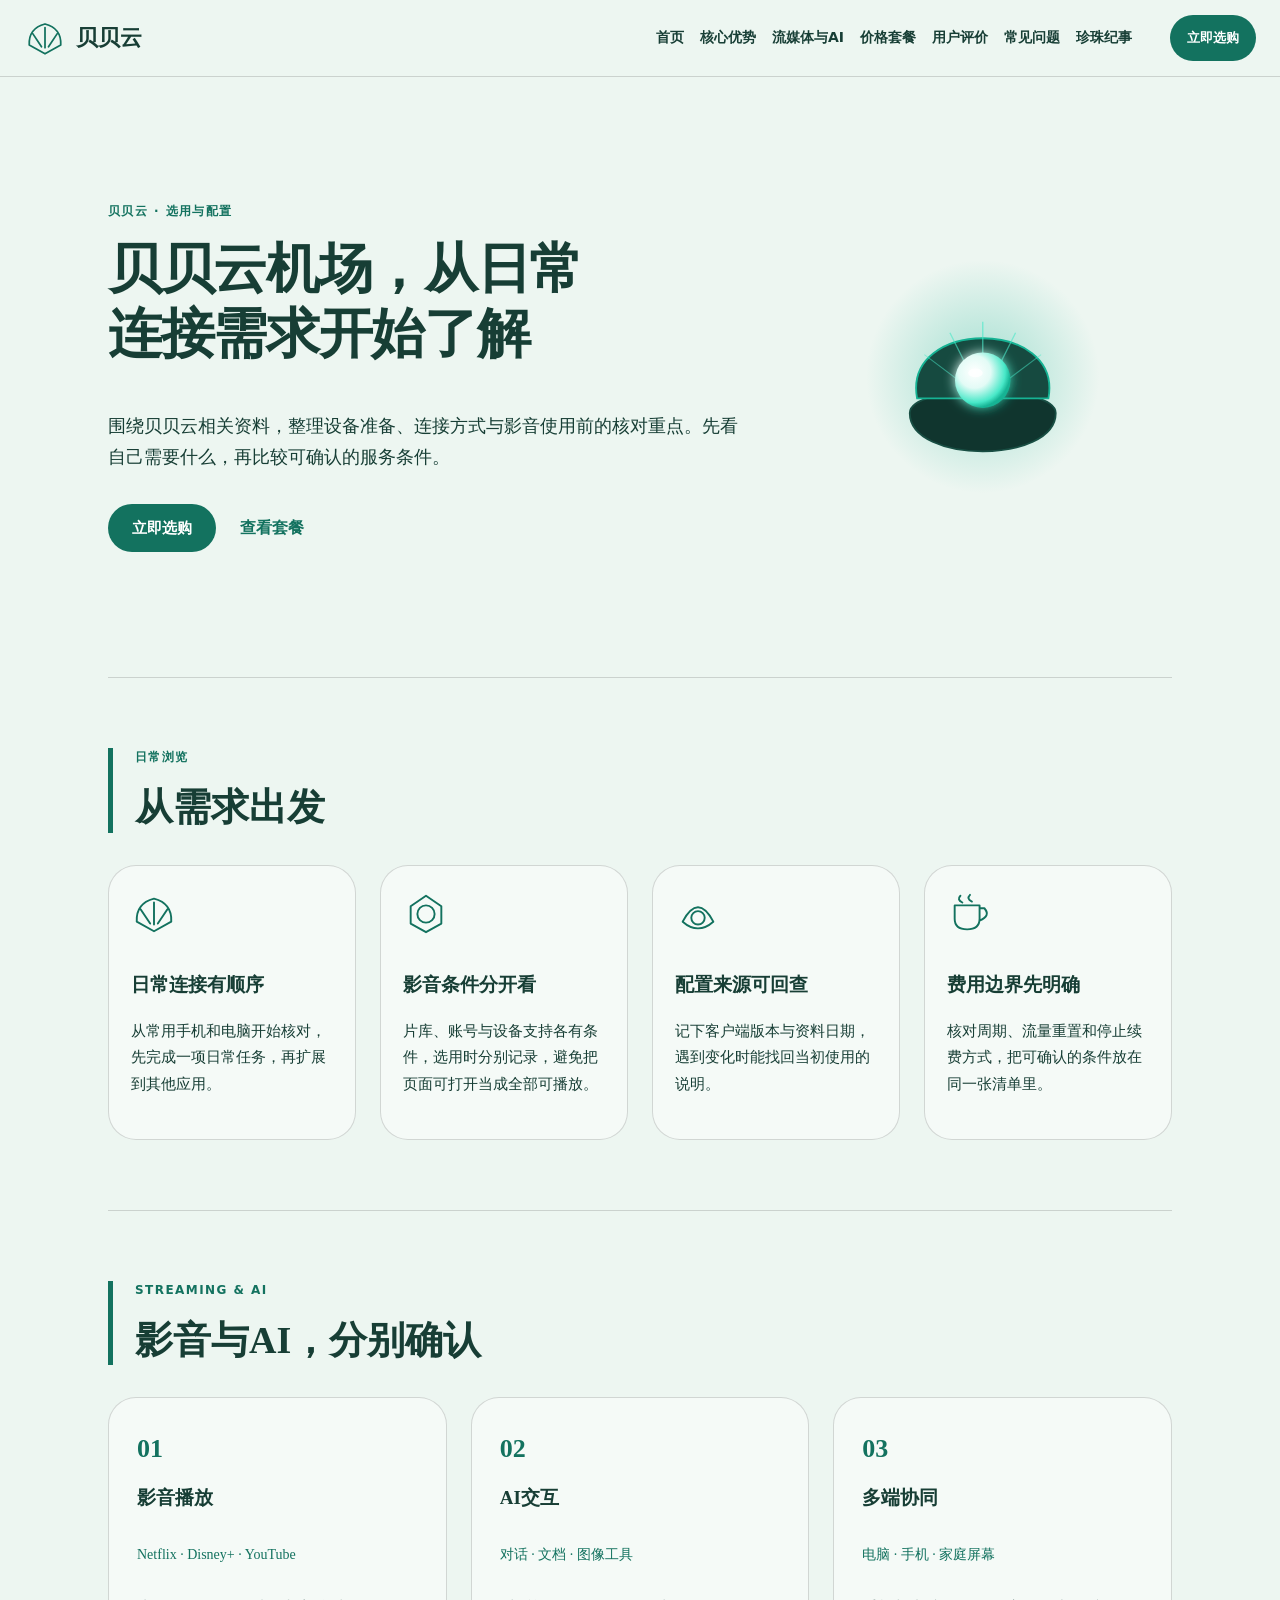
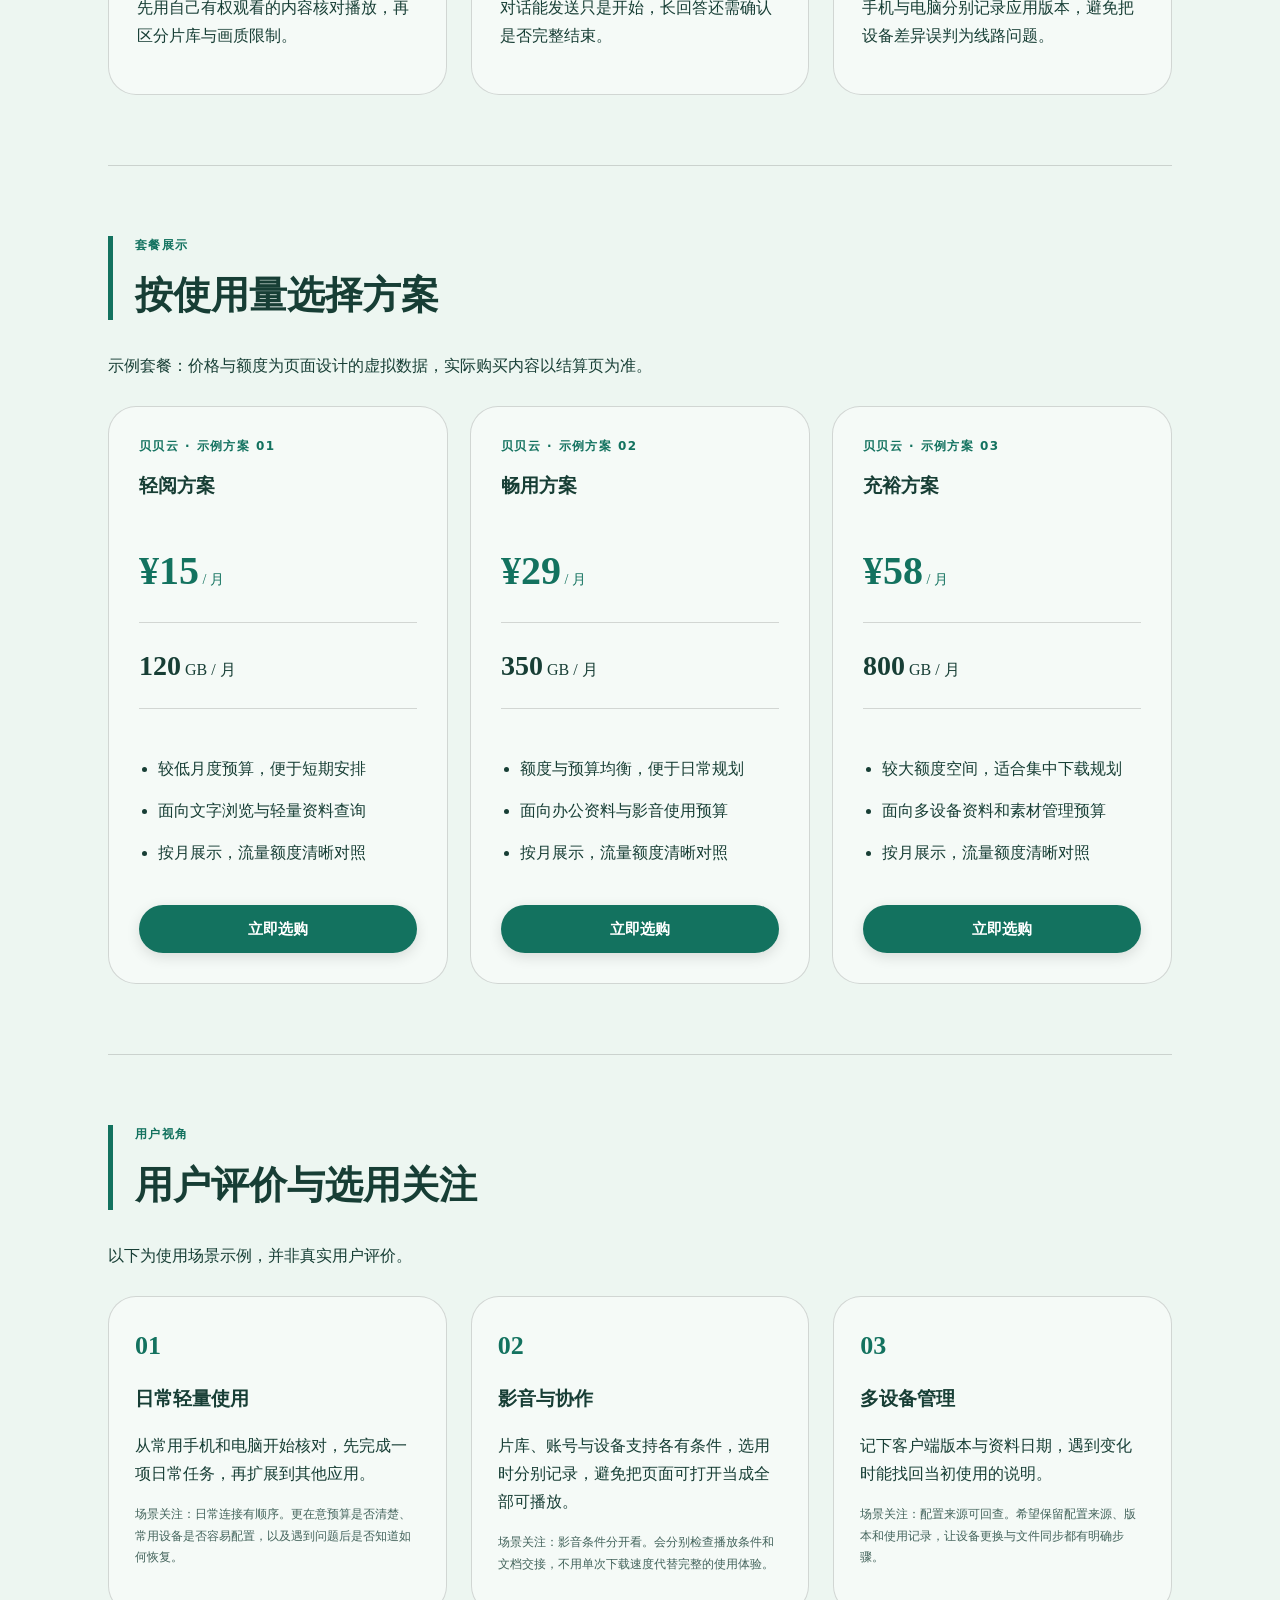
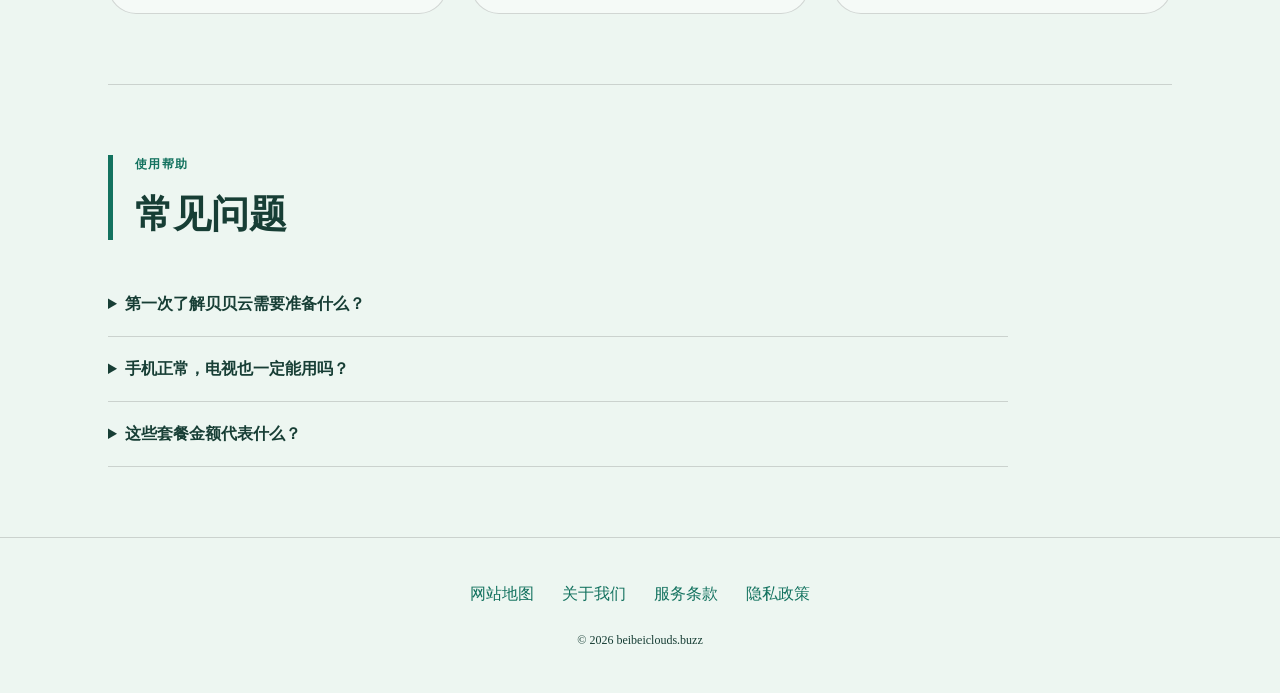
==== commit b2149ade: "feat: add purchase CTA buttons to pricing section conforming to domain style" ====
--- a/index.html
+++ b/index.html
@@ -52,4 +52,7 @@
       <ellipse cx="250" cy="215" rx="10" ry="6" fill="#fff" opacity="0.8"/>
     </g>
   </g>
-</svg></div></section><section id="features" class="section "><div class="section-heading"><span class="eyebrow">日常浏览</span><h2>从需求出发</h2></div><div class="features rail"><div class="feature"><svg class="" viewBox="0 0 48 48" aria-hidden="true"><path d="M6 32Q5 13 24 8Q43 13 42 32L24 42Z M24 12V35 M10 19L20 34 M38 19L28 34" fill="none" stroke="currentColor" stroke-width="2" stroke-linecap="round" stroke-linejoin="round"/></svg><div><h3>日常连接有顺序</h3><p>从常用手机和电脑开始核对，先完成一项日常任务，再扩展到其他应用。</p></div></div><div class="feature"><svg class="" viewBox="0 0 48 48" aria-hidden="true"><path d="M24 5L40 16V34L24 43L8 34V16Z M15 24a9 9 0 1 0 18 0a9 9 0 1 0-18 0" fill="none" stroke="currentColor" stroke-width="2" stroke-linecap="round" stroke-linejoin="round"/></svg><div><h3>影音条件分开看</h3><p>片库、账号与设备支持各有条件，选用时分别记录，避免把页面可打开当成全部可播放。</p></div></div><div class="feature"><svg class="" viewBox="0 0 48 48" aria-hidden="true"><path d="M8 32Q24 2 40 32Q24 46 8 32Z M17 28a7 7 0 1 0 14 0a7 7 0 1 0-14 0" fill="none" stroke="currentColor" stroke-width="2" stroke-linecap="round" stroke-linejoin="round"/></svg><div><h3>配置来源可回查</h3><p>记下客户端版本与资料日期，遇到变化时能找回当初使用的说明。</p></div></div><div class="feature"><svg class="" viewBox="0 0 48 48" aria-hidden="true"><path d="M8 15H34V29Q34 40 21 40Q8 40 8 29Z M34 18H39Q46 26 34 31 M14 5Q10 9 16 12 M24 4Q20 8 26 11" fill="none" stroke="currentColor" stroke-width="2" stroke-linecap="round" stroke-linejoin="round"/></svg><div><h3>费用边界先明确</h3><p>核对周期、流量重置和停止续费方式，把可确认的条件放在同一张清单里。</p></div></div></div></section><section id="streaming" class="section "><div class="section-heading"><span class="eyebrow">STREAMING & AI</span><h2>影音与AI，分别确认</h2></div><div class="use-cases rows"><div class="use-case"><span class="item-no">01</span><h3>影音播放</h3><p class="platforms">Netflix · Disney+ · YouTube</p><p>先用自己有权观看的内容核对播放，再区分片库与画质限制。</p></div><div class="use-case"><span class="item-no">02</span><h3>AI交互</h3><p class="platforms">对话 · 文档 · 图像工具</p><p>对话能发送只是开始，长回答还需确认是否完整结束。</p></div><div class="use-case"><span class="item-no">03</span><h3>多端协同</h3><p class="platforms">电脑 · 手机 · 家庭屏幕</p><p>手机与电脑分别记录应用版本，避免把设备差异误判为线路问题。</p></div></div></section><section id="pricing" class="section"><div class="section-heading"><span class="eyebrow">套餐展示</span><h2>按使用量选择方案</h2></div><p class="section-intro">示例套餐：价格与额度为页面设计的虚拟数据，实际购买内容以结算页为准。</p><div class="plans cards"><div class="plan"><span class="eyebrow">贝贝云 · 示例方案 01</span><h3>轻阅方案</h3><p class="price-value">¥15<small> / 月</small></p><p class="quota"><strong>120</strong> GB / 月</p><ul><li>较低月度预算，便于短期安排</li><li>面向文字浏览与轻量资料查询</li><li>按月展示，流量额度清晰对照</li></ul></div><div class="plan"><span class="eyebrow">贝贝云 · 示例方案 02</span><h3>畅用方案</h3><p class="price-value">¥29<small> / 月</small></p><p class="quota"><strong>350</strong> GB / 月</p><ul><li>额度与预算均衡，便于日常规划</li><li>面向办公资料与影音使用预算</li><li>按月展示，流量额度清晰对照</li></ul></div><div class="plan"><span class="eyebrow">贝贝云 · 示例方案 03</span><h3>充裕方案</h3><p class="price-value">¥58<small> / 月</small></p><p class="quota"><strong>800</strong> GB / 月</p><ul><li>较大额度空间，适合集中下载规划</li><li>面向多设备资料和素材管理预算</li><li>按月展示，流量额度清晰对照</li></ul></div></div></section><section id="testimonials" class="section"><div class="section-heading"><span class="eyebrow">用户视角</span><h2>用户评价与选用关注</h2></div><p class="section-intro">以下为使用场景示例，并非真实用户评价。</p><div class="reviews"><div class="review"><span class="review-mark">01</span><h3>日常轻量使用</h3><p>从常用手机和电脑开始核对，先完成一项日常任务，再扩展到其他应用。</p><p class="small">场景关注：日常连接有顺序。更在意预算是否清楚、常用设备是否容易配置，以及遇到问题后是否知道如何恢复。</p></div><div class="review"><span class="review-mark">02</span><h3>影音与协作</h3><p>片库、账号与设备支持各有条件，选用时分别记录，避免把页面可打开当成全部可播放。</p><p class="small">场景关注：影音条件分开看。会分别检查播放条件和文档交接，不用单次下载速度代替完整的使用体验。</p></div><div class="review"><span class="review-mark">03</span><h3>多设备管理</h3><p>记下客户端版本与资料日期，遇到变化时能找回当初使用的说明。</p><p class="small">场景关注：配置来源可回查。希望保留配置来源、版本和使用记录，让设备更换与文件同步都有明确步骤。</p></div></div></section><section id="faq" class="section "><div class="section-heading"><span class="eyebrow">使用帮助</span><h2>常见问题</h2></div><div class="faq-list"><details><summary>第一次了解贝贝云需要准备什么？</summary><p>列出设备系统和最常用的两三项任务，再确认客户端支持；不需要先掌握复杂网络术语。</p></details><details><summary>手机正常，电视也一定能用吗？</summary><p>不能直接推断。电视的应用版本、账号和配置方式应单独确认。</p></details><details><summary>这些套餐金额代表什么？</summary><p>本页套餐为虚拟展示，帮助比较额度与预算；真实价格和服务内容应查看实际结算页。</p></details></div></section></main><footer class="site-footer"><nav aria-label="页脚导航"><a href="sitemap.html">网站地图</a><a href="about.html">关于我们</a><a href="terms.html">服务条款</a><a href="privacy.html">隐私政策</a></nav><p>© 2026 beibeiclouds.buzz</p></footer></body></html>+</svg></div></section><section id="features" class="section "><div class="section-heading"><span class="eyebrow">日常浏览</span><h2>从需求出发</h2></div><div class="features rail"><div class="feature"><svg class="" viewBox="0 0 48 48" aria-hidden="true"><path d="M6 32Q5 13 24 8Q43 13 42 32L24 42Z M24 12V35 M10 19L20 34 M38 19L28 34" fill="none" stroke="currentColor" stroke-width="2" stroke-linecap="round" stroke-linejoin="round"/></svg><div><h3>日常连接有顺序</h3><p>从常用手机和电脑开始核对，先完成一项日常任务，再扩展到其他应用。</p></div></div><div class="feature"><svg class="" viewBox="0 0 48 48" aria-hidden="true"><path d="M24 5L40 16V34L24 43L8 34V16Z M15 24a9 9 0 1 0 18 0a9 9 0 1 0-18 0" fill="none" stroke="currentColor" stroke-width="2" stroke-linecap="round" stroke-linejoin="round"/></svg><div><h3>影音条件分开看</h3><p>片库、账号与设备支持各有条件，选用时分别记录，避免把页面可打开当成全部可播放。</p></div></div><div class="feature"><svg class="" viewBox="0 0 48 48" aria-hidden="true"><path d="M8 32Q24 2 40 32Q24 46 8 32Z M17 28a7 7 0 1 0 14 0a7 7 0 1 0-14 0" fill="none" stroke="currentColor" stroke-width="2" stroke-linecap="round" stroke-linejoin="round"/></svg><div><h3>配置来源可回查</h3><p>记下客户端版本与资料日期，遇到变化时能找回当初使用的说明。</p></div></div><div class="feature"><svg class="" viewBox="0 0 48 48" aria-hidden="true"><path d="M8 15H34V29Q34 40 21 40Q8 40 8 29Z M34 18H39Q46 26 34 31 M14 5Q10 9 16 12 M24 4Q20 8 26 11" fill="none" stroke="currentColor" stroke-width="2" stroke-linecap="round" stroke-linejoin="round"/></svg><div><h3>费用边界先明确</h3><p>核对周期、流量重置和停止续费方式，把可确认的条件放在同一张清单里。</p></div></div></div></section><section id="streaming" class="section "><div class="section-heading"><span class="eyebrow">STREAMING & AI</span><h2>影音与AI，分别确认</h2></div><div class="use-cases rows"><div class="use-case"><span class="item-no">01</span><h3>影音播放</h3><p class="platforms">Netflix · Disney+ · YouTube</p><p>先用自己有权观看的内容核对播放，再区分片库与画质限制。</p></div><div class="use-case"><span class="item-no">02</span><h3>AI交互</h3><p class="platforms">对话 · 文档 · 图像工具</p><p>对话能发送只是开始，长回答还需确认是否完整结束。</p></div><div class="use-case"><span class="item-no">03</span><h3>多端协同</h3><p class="platforms">电脑 · 手机 · 家庭屏幕</p><p>手机与电脑分别记录应用版本，避免把设备差异误判为线路问题。</p></div></div></section><section id="pricing" class="section"><div class="section-heading"><span class="eyebrow">套餐展示</span><h2>按使用量选择方案</h2></div><p class="section-intro">示例套餐：价格与额度为页面设计的虚拟数据，实际购买内容以结算页为准。</p><div class="plans cards"><div class="plan"><span class="eyebrow">贝贝云 · 示例方案 01</span><h3>轻阅方案</h3><p class="price-value">¥15<small> / 月</small></p><p class="quota"><strong>120</strong> GB / 月</p><ul><li>较低月度预算，便于短期安排</li><li>面向文字浏览与轻量资料查询</li><li>按月展示，流量额度清晰对照</li></ul>  <a class="button" href="https://ww012.twilightaff.com/#/?code=A56DH1Af" target="_blank" rel="sponsored nofollow noopener">立即选购</a>
+</div><div class="plan"><span class="eyebrow">贝贝云 · 示例方案 02</span><h3>畅用方案</h3><p class="price-value">¥29<small> / 月</small></p><p class="quota"><strong>350</strong> GB / 月</p><ul><li>额度与预算均衡，便于日常规划</li><li>面向办公资料与影音使用预算</li><li>按月展示，流量额度清晰对照</li></ul>  <a class="button" href="https://ww012.twilightaff.com/#/?code=A56DH1Af" target="_blank" rel="sponsored nofollow noopener">立即选购</a>
+</div><div class="plan"><span class="eyebrow">贝贝云 · 示例方案 03</span><h3>充裕方案</h3><p class="price-value">¥58<small> / 月</small></p><p class="quota"><strong>800</strong> GB / 月</p><ul><li>较大额度空间，适合集中下载规划</li><li>面向多设备资料和素材管理预算</li><li>按月展示，流量额度清晰对照</li></ul>  <a class="button" href="https://ww012.twilightaff.com/#/?code=A56DH1Af" target="_blank" rel="sponsored nofollow noopener">立即选购</a>
+</div></div></section><section id="testimonials" class="section"><div class="section-heading"><span class="eyebrow">用户视角</span><h2>用户评价与选用关注</h2></div><p class="section-intro">以下为使用场景示例，并非真实用户评价。</p><div class="reviews"><div class="review"><span class="review-mark">01</span><h3>日常轻量使用</h3><p>从常用手机和电脑开始核对，先完成一项日常任务，再扩展到其他应用。</p><p class="small">场景关注：日常连接有顺序。更在意预算是否清楚、常用设备是否容易配置，以及遇到问题后是否知道如何恢复。</p></div><div class="review"><span class="review-mark">02</span><h3>影音与协作</h3><p>片库、账号与设备支持各有条件，选用时分别记录，避免把页面可打开当成全部可播放。</p><p class="small">场景关注：影音条件分开看。会分别检查播放条件和文档交接，不用单次下载速度代替完整的使用体验。</p></div><div class="review"><span class="review-mark">03</span><h3>多设备管理</h3><p>记下客户端版本与资料日期，遇到变化时能找回当初使用的说明。</p><p class="small">场景关注：配置来源可回查。希望保留配置来源、版本和使用记录，让设备更换与文件同步都有明确步骤。</p></div></div></section><section id="faq" class="section "><div class="section-heading"><span class="eyebrow">使用帮助</span><h2>常见问题</h2></div><div class="faq-list"><details><summary>第一次了解贝贝云需要准备什么？</summary><p>列出设备系统和最常用的两三项任务，再确认客户端支持；不需要先掌握复杂网络术语。</p></details><details><summary>手机正常，电视也一定能用吗？</summary><p>不能直接推断。电视的应用版本、账号和配置方式应单独确认。</p></details><details><summary>这些套餐金额代表什么？</summary><p>本页套餐为虚拟展示，帮助比较额度与预算；真实价格和服务内容应查看实际结算页。</p></details></div></section></main><footer class="site-footer"><nav aria-label="页脚导航"><a href="sitemap.html">网站地图</a><a href="about.html">关于我们</a><a href="terms.html">服务条款</a><a href="privacy.html">隐私政策</a></nav><p>© 2026 beibeiclouds.buzz</p></footer></body></html>
--- a/style.css
+++ b/style.css
@@ -185,3 +185,17 @@
   z-index: 2 !important;
   cursor: pointer !important;
 }
+
+/* 4. Pricing Plan Purchase Button */
+.plan .button {
+  width: 100% !important;
+  margin-top: 24px !important;
+  text-align: center !important;
+  box-shadow: 0 4px 14px rgba(0, 0, 0, 0.12) !important;
+  transition: transform 0.2s ease, filter 0.2s ease, box-shadow 0.2s ease !important;
+}
+.plan .button:hover {
+  transform: translateY(-2px) !important;
+  filter: brightness(0.92) !important;
+  box-shadow: 0 6px 18px rgba(0, 0, 0, 0.18) !important;
+}
